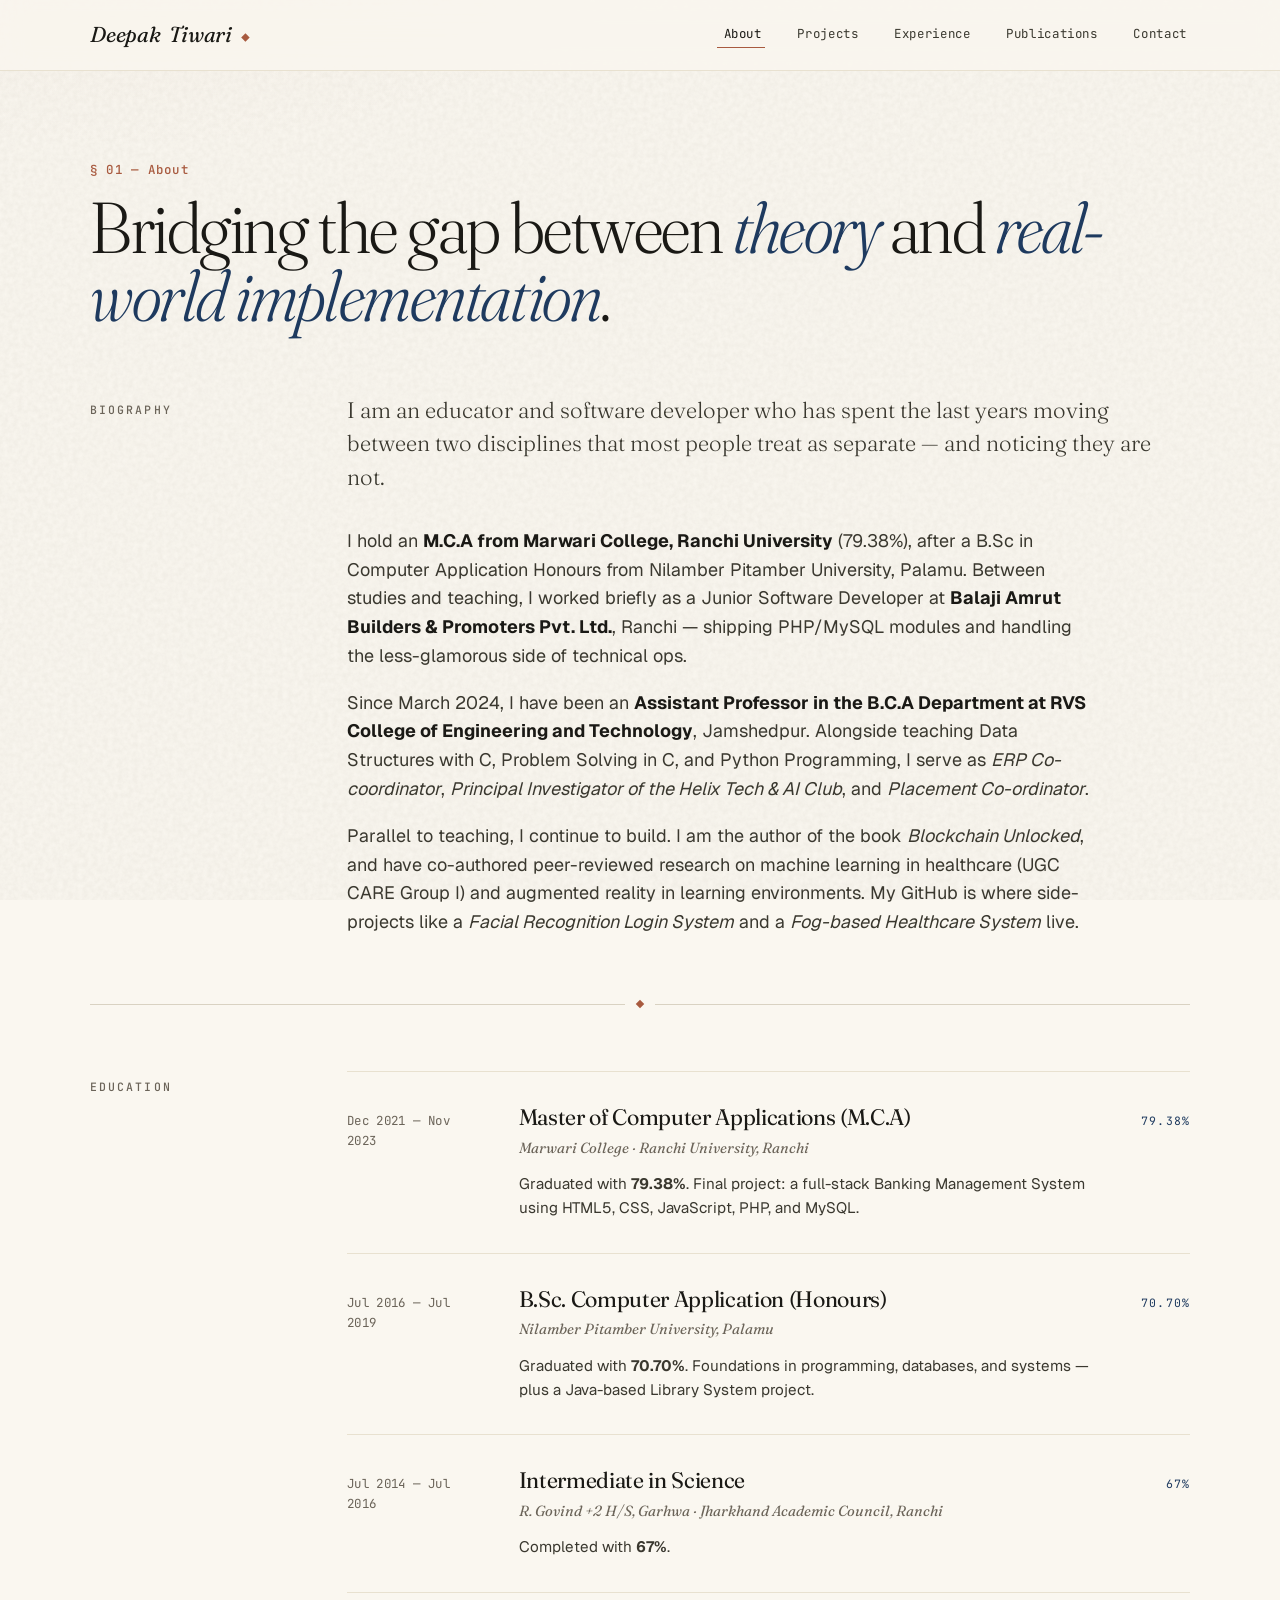
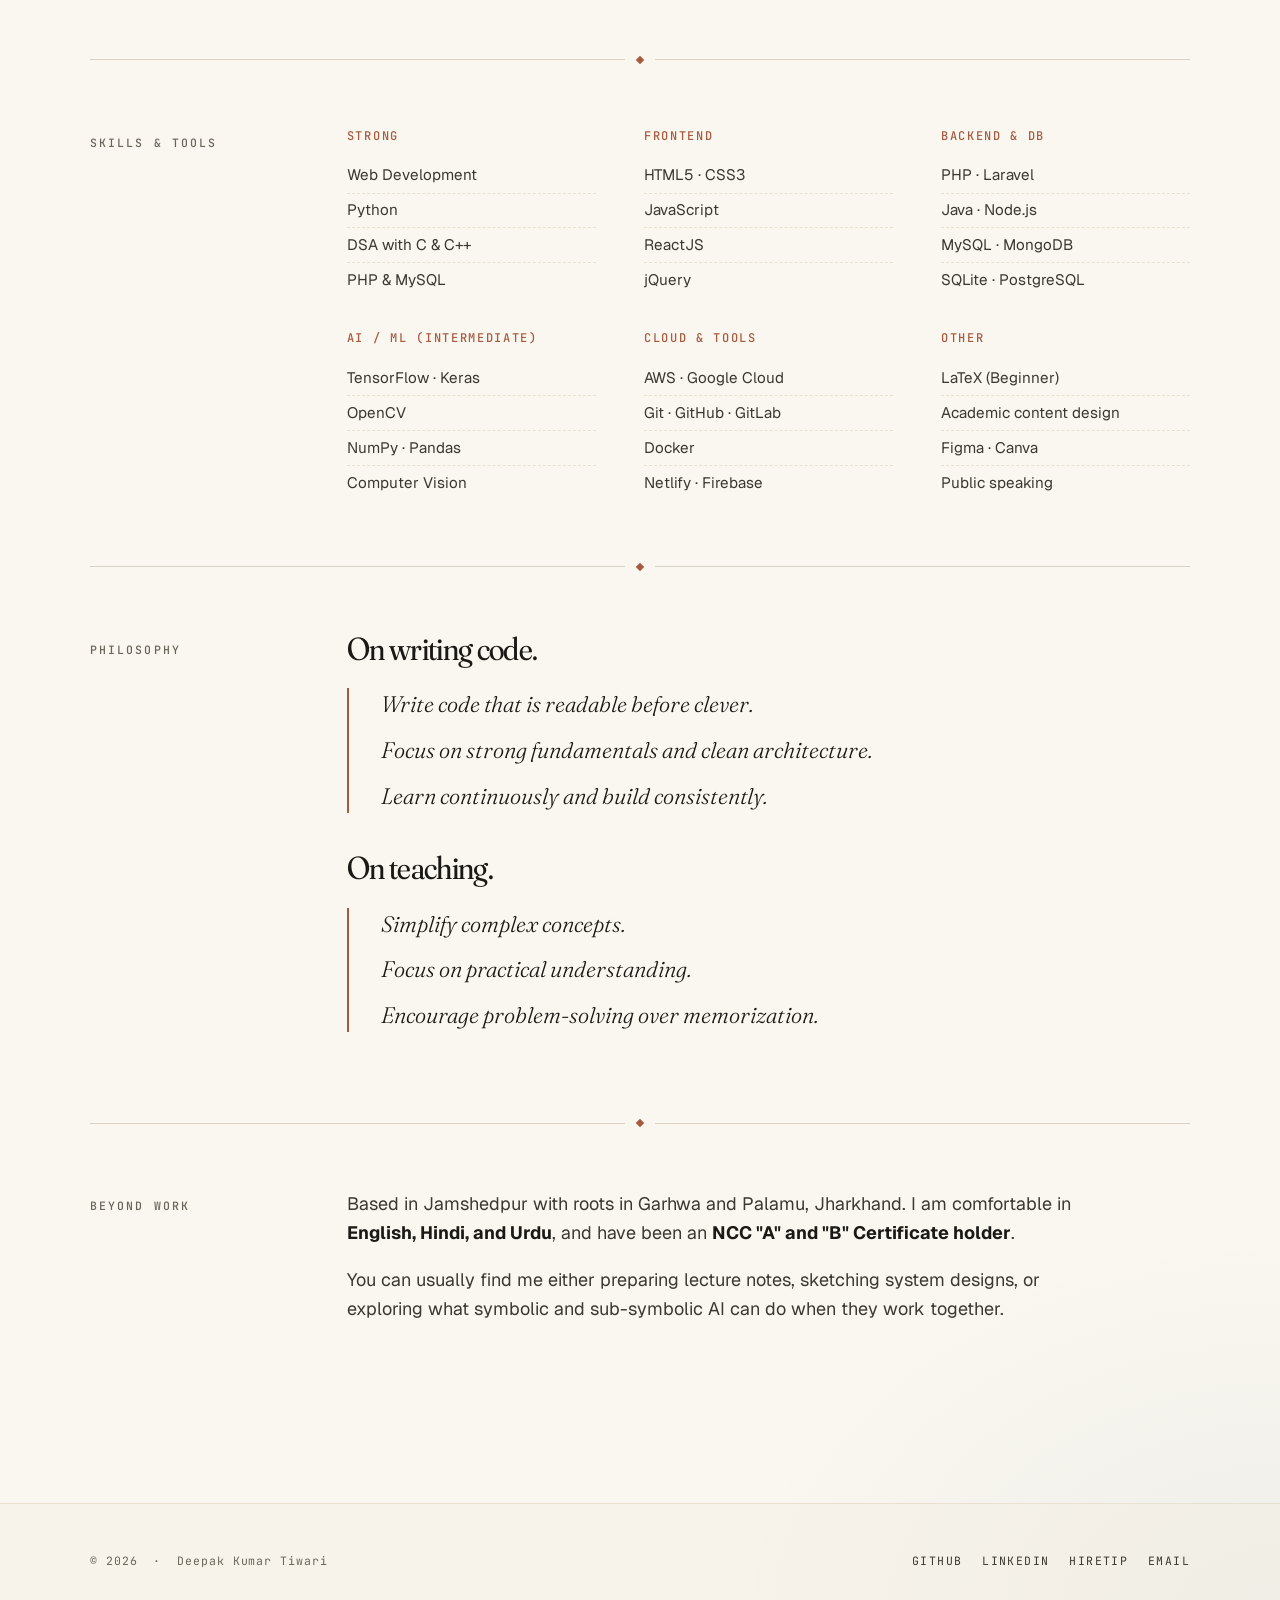
==== about.html @ 0ba72ba0 "Updated Portfolio" ====
<!doctype html>
<html lang="en">
<head>
  <meta charset="utf-8" />
  <meta name="viewport" content="width=device-width, initial-scale=1" />
  <title>About — Deepak Kumar Tiwari</title>
  <meta name="description" content="About Deepak Kumar Tiwari — Assistant Professor, developer, and AI enthusiast from Jamshedpur." />

  <link rel="preconnect" href="https://fonts.googleapis.com" />
  <link rel="preconnect" href="https://fonts.gstatic.com" crossorigin />
  <link href="https://fonts.googleapis.com/css2?family=Fraunces:ital,opsz,wght,SOFT@0,9..144,300..700,30..100;1,9..144,300..700,30..100&family=Geist:wght@300;400;500;600&family=JetBrains+Mono:wght@400;500&display=swap" rel="stylesheet" />
  <link rel="stylesheet" href="styles.css" />
</head>
<body>

  <nav class="nav">
    <div class="container nav-inner">
      <a href="index.html" class="logo">Deepak<span class="italic">&nbsp;Tiwari</span><span class="mark"></span></a>
      <ul class="nav-links">
        <li><a href="about.html" aria-current="page"><span class="num"></span>About</a></li>
        <li><a href="projects.html"><span class="num"></span>Projects</a></li>
        <li><a href="experience.html"><span class="num"></span>Experience</a></li>
        <li><a href="publications.html"><span class="num"></span>Publications</a></li>
        <li><a href="contact.html"><span class="num"></span>Contact</a></li>
      </ul>
    </div>
  </nav>

  <main class="container">
    <section class="page-section">
      <div class="page-header reveal d1">
        <span class="section-num">§ 01 — About</span>
        <h1 class="display">Bridging the gap between <em class="italic">theory</em> and <em class="italic">real-world implementation</em>.</h1>
      </div>

      <div class="two-col reveal d2">
        <div class="col-label">
          <span class="eyebrow">Biography</span>
        </div>
        <div>
          <p style="font-size: var(--step-1); line-height: 1.5; font-family: var(--f-display); font-variation-settings: 'opsz' 36; color: var(--ink-soft); font-weight: 300;">
            I am an educator and software developer who has spent the last years moving between two
            disciplines that most people treat as separate — and noticing they are not.
          </p>
          <p style="margin-top: 2rem;">
            I hold an <strong style="color: var(--ink);">M.C.A from Marwari College, Ranchi University</strong> (79.38%),
            after a B.Sc in Computer Application Honours from Nilamber Pitamber University, Palamu. Between
            studies and teaching, I worked briefly as a Junior Software Developer at <strong style="color: var(--ink);">Balaji Amrut Builders &amp; Promoters Pvt. Ltd.</strong>, Ranchi —
            shipping PHP/MySQL modules and handling the less-glamorous side of technical ops.
          </p>
          <p>
            Since March 2024, I have been an <strong style="color: var(--ink);">Assistant Professor in
            the B.C.A Department at RVS College of Engineering and Technology</strong>, Jamshedpur.
            Alongside teaching Data Structures with C, Problem Solving in C, and Python Programming,
            I serve as <em class="italic">ERP Co-coordinator</em>, <em class="italic">Principal Investigator of
            the Helix Tech &amp; AI Club</em>, and <em class="italic">Placement Co-ordinator</em>.
          </p>
          <p>
            Parallel to teaching, I continue to build. I am the author of the book
            <em class="italic">Blockchain Unlocked</em>, and have co-authored peer-reviewed research
            on machine learning in healthcare (UGC CARE Group I) and augmented reality in
            learning environments. My GitHub is where side-projects like a
            <em class="italic">Facial Recognition Login System</em> and a
            <em class="italic">Fog-based Healthcare System</em> live.
          </p>
        </div>
      </div>

      <div class="divider reveal d3"><span></span></div>

      <!-- Education -->
      <div class="two-col reveal d3">
        <div class="col-label"><span class="eyebrow">Education</span></div>
        <div>
          <article class="entry">
            <div class="entry-date">Dec 2021 — Nov 2023</div>
            <div class="entry-body">
              <h3 class="entry-title">Master of Computer Applications (M.C.A)</h3>
              <div class="entry-sub">Marwari College · Ranchi University, Ranchi</div>
              <p>Graduated with <strong>79.38%</strong>. Final project: a full-stack Banking Management System using HTML5, CSS, JavaScript, PHP, and MySQL.</p>
            </div>
            <span class="entry-link">79.38%</span>
          </article>
          <article class="entry">
            <div class="entry-date">Jul 2016 — Jul 2019</div>
            <div class="entry-body">
              <h3 class="entry-title">B.Sc. Computer Application (Honours)</h3>
              <div class="entry-sub">Nilamber Pitamber University, Palamu</div>
              <p>Graduated with <strong>70.70%</strong>. Foundations in programming, databases, and systems — plus a Java-based Library System project.</p>
            </div>
            <span class="entry-link">70.70%</span>
          </article>
          <article class="entry">
            <div class="entry-date">Jul 2014 — Jul 2016</div>
            <div class="entry-body">
              <h3 class="entry-title">Intermediate in Science</h3>
              <div class="entry-sub">R. Govind +2 H/S, Garhwa · Jharkhand Academic Council, Ranchi</div>
              <p>Completed with <strong>67%</strong>.</p>
            </div>
            <span class="entry-link">67%</span>
          </article>
        </div>
      </div>

      <div class="divider reveal d4"><span></span></div>

      <!-- Skills -->
      <div class="two-col reveal d4">
        <div class="col-label"><span class="eyebrow">Skills &amp; Tools</span></div>
        <div>
          <div class="skills-grid">
            <div class="skill-group">
              <h4>Strong</h4>
              <ul>
                <li>Web Development</li>
                <li>Python</li>
                <li>DSA with C &amp; C++</li>
                <li>PHP &amp; MySQL</li>
              </ul>
            </div>
            <div class="skill-group">
              <h4>Frontend</h4>
              <ul>
                <li>HTML5 · CSS3</li>
                <li>JavaScript</li>
                <li>ReactJS</li>
                <li>jQuery</li>
              </ul>
            </div>
            <div class="skill-group">
              <h4>Backend &amp; DB</h4>
              <ul>
                <li>PHP · Laravel</li>
                <li>Java · Node.js</li>
                <li>MySQL · MongoDB</li>
                <li>SQLite · PostgreSQL</li>
              </ul>
            </div>
            <div class="skill-group">
              <h4>AI / ML (Intermediate)</h4>
              <ul>
                <li>TensorFlow · Keras</li>
                <li>OpenCV</li>
                <li>NumPy · Pandas</li>
                <li>Computer Vision</li>
              </ul>
            </div>
            <div class="skill-group">
              <h4>Cloud &amp; Tools</h4>
              <ul>
                <li>AWS · Google Cloud</li>
                <li>Git · GitHub · GitLab</li>
                <li>Docker</li>
                <li>Netlify · Firebase</li>
              </ul>
            </div>
            <div class="skill-group">
              <h4>Other</h4>
              <ul>
                <li>LaTeX (Beginner)</li>
                <li>Academic content design</li>
                <li>Figma · Canva</li>
                <li>Public speaking</li>
              </ul>
            </div>
          </div>
        </div>
      </div>

      <div class="divider reveal d5"><span></span></div>

      <!-- Philosophy -->
      <div class="two-col reveal d5">
        <div class="col-label"><span class="eyebrow">Philosophy</span></div>
        <div>
          <h3 class="display" style="font-size: var(--step-2); margin-bottom: 1rem;">On writing code.</h3>
          <div class="philosophy">
            <p>Write code that is readable before clever.</p>
            <p>Focus on strong fundamentals and clean architecture.</p>
            <p>Learn continuously and build consistently.</p>
          </div>

          <h3 class="display" style="font-size: var(--step-2); margin: 2.5rem 0 1rem;">On teaching.</h3>
          <div class="philosophy">
            <p>Simplify complex concepts.</p>
            <p>Focus on practical understanding.</p>
            <p>Encourage problem-solving over memorization.</p>
          </div>
        </div>
      </div>

      <div class="divider reveal d6"><span></span></div>

      <!-- Personal -->
      <div class="two-col reveal d6">
        <div class="col-label"><span class="eyebrow">Beyond work</span></div>
        <div>
          <p>
            Based in Jamshedpur with roots in Garhwa and Palamu, Jharkhand. I am comfortable
            in <strong style="color: var(--ink);">English, Hindi, and Urdu</strong>, and have been
            an <strong style="color: var(--ink);">NCC "A" and "B" Certificate holder</strong>.
          </p>
          <p>
            You can usually find me either preparing lecture notes, sketching system designs,
            or exploring what symbolic and sub-symbolic AI can do when they work together.
          </p>
        </div>
      </div>
    </section>
  </main>

  <footer>
    <div class="container footer-inner">
      <p>© 2026 &nbsp;·&nbsp; Deepak Kumar Tiwari</p>
      <ul class="footer-social">
        <li><a href="https://github.com/shreedkt" target="_blank" rel="noopener">GitHub</a></li>
        <li><a href="https://www.linkedin.com/in/shreedkt/" target="_blank" rel="noopener">LinkedIn</a></li>
        <li><a href="https://hiretip.co/p/shreedkt" target="_blank" rel="noopener">Hiretip</a></li>
        <li><a href="mailto:deepakkumartiwari999@gmail.com">Email</a></li>
      </ul>
    </div>
  </footer>

</body>
</html>
---- styles.css ----
/* ---------------------------------------------------------
   Deepak Kumar Tiwari — Portfolio
   Editorial academic design system
   --------------------------------------------------------- */

:root {
  /* Palette — warm cream + deep ink + restrained navy accent */
  --bg:           #faf7f0;
  --bg-alt:       #f3ede0;
  --ink:          #1a1915;
  --ink-soft:     #3a382f;
  --muted:        #6b6459;
  --muted-soft:   #8b8478;
  --accent:       #1e3a5f;   /* deep navy */
  --rust:         #a85a3f;   /* editorial terracotta */
  --border:       #d9d2c2;
  --border-soft:  #e8e1d0;

  /* Type */
  --f-display: 'Fraunces', 'Playfair Display', Georgia, serif;
  --f-body:    'Geist', -apple-system, BlinkMacSystemFont, 'Segoe UI', sans-serif;
  --f-mono:    'JetBrains Mono', 'SF Mono', ui-monospace, monospace;

  /* Scale */
  --step--1: clamp(0.78rem, 0.75rem + 0.15vw, 0.88rem);
  --step-0:  clamp(1rem, 0.95rem + 0.25vw, 1.125rem);
  --step-1:  clamp(1.2rem, 1.1rem + 0.5vw, 1.4rem);
  --step-2:  clamp(1.5rem, 1.3rem + 1vw, 2rem);
  --step-3:  clamp(2rem, 1.6rem + 2vw, 3rem);
  --step-4:  clamp(2.75rem, 2rem + 3.5vw, 4.5rem);
  --step-5:  clamp(3.5rem, 2.3rem + 6vw, 7rem);

  /* Layout */
  --container: 1180px;
  --gutter:    clamp(1.25rem, 4vw, 2.5rem);
}

/* ---------------------------------------------------------
   Reset & base
   --------------------------------------------------------- */
*,*::before,*::after { box-sizing: border-box; margin: 0; padding: 0; }

html { scroll-behavior: smooth; -webkit-text-size-adjust: 100%; }

body {
  font-family: var(--f-body);
  font-size: var(--step-0);
  line-height: 1.6;
  color: var(--ink);
  background: var(--bg);
  /* subtle paper grain */
  background-image:
    radial-gradient(1200px 800px at 10% -10%, rgba(168,90,63,.06), transparent 60%),
    radial-gradient(1000px 700px at 100% 100%, rgba(30,58,95,.05), transparent 55%);
  min-height: 100vh;
  overflow-x: hidden;
  -webkit-font-smoothing: antialiased;
  font-feature-settings: 'ss01', 'cv11';
}

/* Grain overlay */
body::before {
  content: '';
  position: fixed; inset: 0;
  pointer-events: none;
  z-index: 1;
  opacity: .35;
  mix-blend-mode: multiply;
  background-image: url("data:image/svg+xml,%3Csvg viewBox='0 0 200 200' xmlns='http://www.w3.org/2000/svg'%3E%3Cfilter id='n'%3E%3CfeTurbulence type='fractalNoise' baseFrequency='0.9' numOctaves='3' stitchTiles='stitch'/%3E%3CfeColorMatrix values='0 0 0 0 0.1 0 0 0 0 0.08 0 0 0 0 0.05 0 0 0 0.18 0'/%3E%3C/filter%3E%3Crect width='100%25' height='100%25' filter='url(%23n)'/%3E%3C/svg%3E");
}

main, nav, footer { position: relative; z-index: 2; }

a { color: inherit; text-decoration: none; }

::selection { background: var(--accent); color: var(--bg); }

/* ---------------------------------------------------------
   Typography
   --------------------------------------------------------- */
.display {
  font-family: var(--f-display);
  font-weight: 400;
  font-variation-settings: 'opsz' 144, 'SOFT' 50;
  line-height: 0.95;
  letter-spacing: -0.02em;
  color: var(--ink);
}

h1, h2, h3 { font-family: var(--f-display); font-weight: 400; line-height: 1.05; letter-spacing: -0.015em; }
h2 { font-size: var(--step-3); }
h3 { font-size: var(--step-2); font-variation-settings: 'opsz' 72; }

.italic { font-style: italic; font-feature-settings: 'ss01'; }

.eyebrow {
  font-family: var(--f-mono);
  font-size: 0.72rem;
  text-transform: uppercase;
  letter-spacing: 0.18em;
  color: var(--muted);
  font-weight: 500;
}

.section-num {
  font-family: var(--f-mono);
  font-size: 0.78rem;
  letter-spacing: 0.1em;
  color: var(--rust);
  font-weight: 500;
}

p { color: var(--ink-soft); max-width: 62ch; }
p + p { margin-top: 1em; }

/* ---------------------------------------------------------
   Layout helpers
   --------------------------------------------------------- */
.container {
  max-width: var(--container);
  margin-inline: auto;
  padding-inline: var(--gutter);
}

.divider {
  display: flex; align-items: center; gap: 0.75rem;
  color: var(--border);
  margin: 4rem 0;
}
.divider::before, .divider::after {
  content: ''; flex: 1; height: 1px; background: currentColor;
}
.divider span {
  width: 6px; height: 6px; background: var(--rust);
  transform: rotate(45deg);
}

/* ---------------------------------------------------------
   Nav
   --------------------------------------------------------- */
.nav {
  position: sticky; top: 0; z-index: 50;
  backdrop-filter: blur(14px) saturate(140%);
  -webkit-backdrop-filter: blur(14px) saturate(140%);
  background: rgba(250, 247, 240, 0.78);
  border-bottom: 1px solid var(--border-soft);
}

.nav-inner {
  display: flex; align-items: center; justify-content: space-between;
  padding-block: 1.1rem;
}

.logo {
  font-family: var(--f-display);
  font-style: italic;
  font-size: 1.35rem;
  letter-spacing: -0.01em;
  display: inline-flex; align-items: baseline; gap: 0.3rem;
}
.logo .mark {
  display: inline-block; width: 6px; height: 6px;
  background: var(--rust);
  transform: rotate(45deg) translateY(-2px);
  margin-left: 4px;
}

.nav-links {
  display: flex; gap: clamp(0.5rem, 2vw, 2rem);
  list-style: none;
  font-family: var(--f-mono);
  font-size: 0.78rem;
  letter-spacing: 0.05em;
}
.nav-links a {
  position: relative;
  padding: 0.4rem 0.2rem;
  color: var(--ink-soft);
  transition: color .25s ease;
}
.nav-links a::after {
  content: '';
  position: absolute; left: 0; bottom: 0.1rem; height: 1px;
  width: 0; background: var(--rust);
  transition: width .35s cubic-bezier(.6,0,.2,1);
}
.nav-links a:hover { color: var(--ink); }
.nav-links a:hover::after, .nav-links a[aria-current="page"]::after { width: 100%; }
.nav-links a[aria-current="page"] { color: var(--ink); }
.nav-links .num {
  color: var(--muted-soft);
  margin-right: 0.35em;
  font-size: 0.68rem;
}

@media (max-width: 560px) {
  .nav-links .num { display: none; }
  .nav-links { gap: 0.9rem; }
}

/* ---------------------------------------------------------
   Hero
   --------------------------------------------------------- */
.hero {
  padding-top: clamp(3rem, 8vh, 6rem);
  padding-bottom: clamp(3rem, 8vh, 6rem);
  display: grid;
  grid-template-columns: 1fr;
  gap: 3rem;
}

.hero-name {
  font-family: var(--f-display);
  font-size: var(--step-5);
  line-height: 0.88;
  letter-spacing: -0.035em;
  font-weight: 300;
  font-variation-settings: 'opsz' 144, 'SOFT' 30;
}
.hero-name .line2 {
  display: block; font-style: italic; color: var(--accent);
  padding-left: clamp(1.5rem, 8vw, 6rem);
}

.hero-meta {
  display: grid;
  grid-template-columns: repeat(auto-fit, minmax(180px, 1fr));
  gap: 1.5rem 2rem;
  padding-top: 2rem;
  border-top: 1px solid var(--border);
  margin-top: 2rem;
}
.meta-item .label {
  display: block;
  font-family: var(--f-mono);
  font-size: 0.7rem;
  text-transform: uppercase;
  letter-spacing: 0.16em;
  color: var(--muted);
  margin-bottom: 0.5rem;
}
.meta-item .value { font-size: 0.95rem; color: var(--ink); line-height: 1.4; }

.hero-lede {
  max-width: 56ch;
  font-size: var(--step-1);
  line-height: 1.5;
  color: var(--ink-soft);
  font-family: var(--f-display);
  font-weight: 300;
  font-variation-settings: 'opsz' 36;
}

/* ---------------------------------------------------------
   Section blocks
   --------------------------------------------------------- */
section.page-section {
  padding-block: clamp(3rem, 7vw, 6rem);
}
.page-header {
  display: grid;
  grid-template-columns: 1fr;
  gap: 0.8rem;
  margin-bottom: clamp(2rem, 5vw, 4rem);
}
.page-header h1 {
  font-size: var(--step-4);
  font-weight: 300;
  font-variation-settings: 'opsz' 144, 'SOFT' 40;
}
.page-header h1 em { color: var(--accent); font-feature-settings: 'ss01'; }

/* Two-column layout for content pages */
.two-col {
  display: grid;
  grid-template-columns: minmax(0, 1fr);
  gap: clamp(2rem, 5vw, 5rem);
}
@media (min-width: 840px) {
  .two-col { grid-template-columns: 180px minmax(0, 1fr); gap: clamp(2rem, 6vw, 6rem); }
}
.col-label { position: sticky; top: 6rem; align-self: start; }

/* ---------------------------------------------------------
   Entries (projects / experience / education)
   --------------------------------------------------------- */
.entry {
  display: grid;
  grid-template-columns: 1fr;
  gap: 0.5rem 2rem;
  padding-block: 2rem;
  border-top: 1px solid var(--border-soft);
  position: relative;
  transition: background .4s ease;
}
.entry:last-child { border-bottom: 1px solid var(--border-soft); }

@media (min-width: 720px) {
  .entry { grid-template-columns: 140px 1fr auto; align-items: baseline; }
}

.entry:hover { background: rgba(234, 225, 208, 0.35); }
.entry:hover .entry-title::after { transform: translateX(4px); }

.entry-date {
  font-family: var(--f-mono);
  font-size: 0.78rem;
  color: var(--muted);
  letter-spacing: 0.03em;
  padding-top: 0.25rem;
}
.entry-body h3 {
  font-size: 1.4rem;
  line-height: 1.2;
  margin-bottom: 0.35rem;
  font-variation-settings: 'opsz' 60;
}
.entry-title {
  display: inline-flex; align-items: center; gap: 0.4em;
}
.entry-title::after {
  content: '→';
  font-family: var(--f-body);
  color: var(--rust);
  opacity: 0; transform: translateX(-4px);
  transition: all .35s cubic-bezier(.6,0,.2,1);
  font-size: 0.85em;
}
.entry:hover .entry-title::after { opacity: 1; transform: translateX(0); }

.entry-sub {
  color: var(--muted);
  font-size: 0.92rem;
  font-style: italic;
  font-family: var(--f-display);
  font-variation-settings: 'opsz' 24;
}
.entry-body p { margin-top: 0.75rem; font-size: 0.95rem; }

.entry-tags {
  display: flex; flex-wrap: wrap; gap: 0.4rem;
  margin-top: 0.9rem;
  font-family: var(--f-mono);
  font-size: 0.68rem;
}
.entry-tags span {
  padding: 0.2rem 0.55rem;
  border: 1px solid var(--border);
  border-radius: 999px;
  color: var(--ink-soft);
  letter-spacing: 0.04em;
}

.entry-link {
  font-family: var(--f-mono);
  font-size: 0.72rem;
  letter-spacing: 0.1em;
  text-transform: uppercase;
  color: var(--accent);
  white-space: nowrap;
  padding-top: 0.35rem;
}

/* ---------------------------------------------------------
   Skills grid
   --------------------------------------------------------- */
.skills-grid {
  display: grid;
  grid-template-columns: repeat(auto-fit, minmax(200px, 1fr));
  gap: 2rem 3rem;
}
.skill-group h4 {
  font-family: var(--f-mono);
  font-size: 0.75rem;
  text-transform: uppercase;
  letter-spacing: 0.14em;
  color: var(--rust);
  margin-bottom: 0.8rem;
  font-weight: 500;
}
.skill-group ul { list-style: none; }
.skill-group li {
  padding: 0.3rem 0;
  color: var(--ink-soft);
  font-size: 0.95rem;
  border-bottom: 1px dashed var(--border-soft);
}
.skill-group li:last-child { border-bottom: none; }

/* ---------------------------------------------------------
   Contact / CTA
   --------------------------------------------------------- */
.cta-row {
  display: flex; flex-wrap: wrap; gap: 1rem 1.5rem;
  align-items: center;
  margin-top: 2rem;
}
.btn {
  display: inline-flex; align-items: center; gap: 0.5rem;
  padding: 0.85rem 1.4rem;
  font-family: var(--f-mono);
  font-size: 0.78rem;
  letter-spacing: 0.12em;
  text-transform: uppercase;
  border: 1px solid var(--ink);
  color: var(--ink);
  background: transparent;
  transition: all .3s cubic-bezier(.6,0,.2,1);
  position: relative;
  overflow: hidden;
}
.btn::before {
  content: '';
  position: absolute; inset: 0;
  background: var(--ink);
  transform: translateY(100%);
  transition: transform .35s cubic-bezier(.6,0,.2,1);
  z-index: -1;
}
.btn:hover { color: var(--bg); }
.btn:hover::before { transform: translateY(0); }
.btn.primary { background: var(--ink); color: var(--bg); }
.btn.primary::before { background: var(--accent); }
.btn.primary:hover { color: var(--bg); border-color: var(--accent); }

.btn-quiet {
  font-family: var(--f-mono);
  font-size: 0.78rem;
  letter-spacing: 0.1em;
  color: var(--ink-soft);
  border-bottom: 1px solid var(--border);
  padding: 0.25rem 0;
  transition: all .3s ease;
}
.btn-quiet:hover { color: var(--rust); border-bottom-color: var(--rust); }

/* ---------------------------------------------------------
   Contact list
   --------------------------------------------------------- */
.contact-list {
  list-style: none;
  display: grid;
  gap: 0;
  margin-top: 2rem;
}
.contact-list li {
  display: grid;
  grid-template-columns: 120px 1fr auto;
  align-items: baseline;
  gap: 1.5rem;
  padding: 1.2rem 0;
  border-top: 1px solid var(--border-soft);
  font-family: var(--f-body);
}
.contact-list li:last-child { border-bottom: 1px solid var(--border-soft); }
.contact-list .lbl {
  font-family: var(--f-mono);
  font-size: 0.7rem;
  text-transform: uppercase;
  letter-spacing: 0.14em;
  color: var(--muted);
}
.contact-list .val {
  font-family: var(--f-display);
  font-size: 1.2rem;
  font-variation-settings: 'opsz' 24;
  color: var(--ink);
}
.contact-list .val a { position: relative; }
.contact-list .val a:hover { color: var(--rust); font-style: italic; }
.contact-list .go {
  font-family: var(--f-mono);
  font-size: 0.72rem;
  color: var(--muted-soft);
  letter-spacing: 0.1em;
}
@media (max-width: 640px) {
  .contact-list li { grid-template-columns: 1fr; gap: 0.3rem; }
  .contact-list .go { display: none; }
}

/* ---------------------------------------------------------
   Home page feature cards
   --------------------------------------------------------- */
.feature-grid {
  display: grid;
  grid-template-columns: repeat(auto-fit, minmax(240px, 1fr));
  gap: 1.25rem;
  margin-top: 2.5rem;
}
.feature-card {
  padding: 1.75rem 1.5rem;
  border: 1px solid var(--border-soft);
  background: rgba(243, 237, 224, 0.4);
  transition: all .35s cubic-bezier(.6,0,.2,1);
  display: flex; flex-direction: column; gap: 0.75rem;
  min-height: 180px;
  position: relative;
  overflow: hidden;
}
.feature-card::after {
  content: '';
  position: absolute; top: 0; left: 0;
  width: 100%; height: 2px;
  background: var(--rust);
  transform: scaleX(0); transform-origin: left;
  transition: transform .4s cubic-bezier(.6,0,.2,1);
}
.feature-card:hover {
  border-color: var(--border);
  background: rgba(243, 237, 224, 0.8);
  transform: translateY(-2px);
}
.feature-card:hover::after { transform: scaleX(1); }
.feature-card .num {
  font-family: var(--f-mono);
  font-size: 0.72rem;
  color: var(--rust);
  letter-spacing: 0.1em;
}
.feature-card h3 {
  font-size: 1.4rem;
  line-height: 1.15;
  font-variation-settings: 'opsz' 48;
}
.feature-card p {
  font-size: 0.88rem;
  color: var(--muted);
  margin-top: auto;
}

/* ---------------------------------------------------------
   Footer
   --------------------------------------------------------- */
footer {
  margin-top: clamp(4rem, 10vh, 8rem);
  padding-block: 3rem;
  border-top: 1px solid var(--border-soft);
  background: rgba(243, 237, 224, 0.4);
}
.footer-inner {
  display: flex;
  flex-wrap: wrap;
  justify-content: space-between;
  align-items: center;
  gap: 1.5rem;
}
.footer-inner p {
  font-family: var(--f-mono);
  font-size: 0.72rem;
  letter-spacing: 0.08em;
  color: var(--muted);
}
.footer-social {
  display: flex; gap: 1.25rem;
  list-style: none;
  font-family: var(--f-mono);
  font-size: 0.72rem;
  text-transform: uppercase;
  letter-spacing: 0.12em;
}
.footer-social a { color: var(--ink-soft); transition: color .25s ease; }
.footer-social a:hover { color: var(--rust); }

/* ---------------------------------------------------------
   Entrance animations (page-load staggered reveal)
   --------------------------------------------------------- */
@keyframes rise {
  from { opacity: 0; transform: translateY(14px); }
  to   { opacity: 1; transform: translateY(0); }
}
.reveal { opacity: 0; animation: rise .8s cubic-bezier(.2,.8,.2,1) forwards; }
.reveal.d1 { animation-delay: 0.05s; }
.reveal.d2 { animation-delay: 0.15s; }
.reveal.d3 { animation-delay: 0.3s; }
.reveal.d4 { animation-delay: 0.45s; }
.reveal.d5 { animation-delay: 0.6s; }
.reveal.d6 { animation-delay: 0.75s; }

@media (prefers-reduced-motion: reduce) {
  .reveal { opacity: 1; animation: none; }
  html { scroll-behavior: auto; }
}

/* ---------------------------------------------------------
   Publications
   --------------------------------------------------------- */
.pub {
  padding: clamp(1.5rem, 3vw, 2.25rem);
  border: 1px solid var(--border-soft);
  background: rgba(243, 237, 224, 0.4);
  margin-bottom: 1.25rem;
  transition: all .35s ease;
  position: relative;
}
.pub:hover {
  border-color: var(--border);
  background: rgba(243, 237, 224, 0.75);
}
.pub-type {
  display: inline-block;
  font-family: var(--f-mono);
  font-size: 0.68rem;
  letter-spacing: 0.16em;
  text-transform: uppercase;
  color: var(--bg);
  background: var(--accent);
  padding: 0.25rem 0.65rem;
  margin-bottom: 1rem;
}
.pub-type.book    { background: var(--rust); }
.pub-type.paper   { background: var(--accent); }
.pub-type.chapter { background: var(--ink); }

.pub-title {
  font-family: var(--f-display);
  font-size: clamp(1.25rem, 2vw, 1.6rem);
  line-height: 1.2;
  font-variation-settings: 'opsz' 60;
  color: var(--ink);
  margin-bottom: 0.75rem;
  font-weight: 400;
}
.pub-authors {
  font-size: 0.92rem;
  color: var(--ink-soft);
  margin-bottom: 0.5rem;
  line-height: 1.5;
}
.pub-authors .me { color: var(--rust); font-weight: 500; font-style: italic; }
.pub-venue {
  font-family: var(--f-display);
  font-style: italic;
  color: var(--muted);
  font-size: 0.92rem;
  font-variation-settings: 'opsz' 24;
  margin-bottom: 1rem;
}
.pub-badges {
  display: flex; flex-wrap: wrap; gap: 0.5rem;
  margin-bottom: 1rem;
}
.pub-badge {
  font-family: var(--f-mono);
  font-size: 0.66rem;
  letter-spacing: 0.1em;
  text-transform: uppercase;
  padding: 0.25rem 0.55rem;
  border: 1px solid var(--border);
  color: var(--ink-soft);
  background: var(--bg);
}
.pub-badge.strong { border-color: var(--accent); color: var(--accent); }
.pub-links {
  display: flex; gap: 1.25rem; flex-wrap: wrap;
  padding-top: 1rem;
  border-top: 1px solid var(--border-soft);
  font-family: var(--f-mono);
  font-size: 0.75rem;
  letter-spacing: 0.08em;
}
.pub-links a {
  color: var(--accent);
  border-bottom: 1px solid transparent;
  transition: all .25s ease;
}
.pub-links a:hover { border-bottom-color: currentColor; color: var(--rust); }

/* ---------------------------------------------------------
   Resume download CTA
   --------------------------------------------------------- */
.resume-block {
  display: grid;
  grid-template-columns: 1fr;
  gap: 2rem;
  padding: clamp(2rem, 4vw, 3rem);
  border: 1px solid var(--border);
  background: linear-gradient(135deg, rgba(243, 237, 224, 0.7), rgba(250, 247, 240, 0.9));
  position: relative;
  overflow: hidden;
}
@media (min-width: 720px) {
  .resume-block { grid-template-columns: 1fr auto; align-items: center; }
}
.resume-block::before {
  content: '';
  position: absolute;
  top: -20px; right: -20px;
  width: 140px; height: 140px;
  background: radial-gradient(circle, rgba(168, 90, 63, 0.15), transparent 70%);
  pointer-events: none;
}
.resume-block h3 {
  font-size: clamp(1.5rem, 3vw, 2rem);
  line-height: 1.1;
  margin-bottom: 0.5rem;
  font-variation-settings: 'opsz' 72;
}
.resume-block .meta {
  font-family: var(--f-mono);
  font-size: 0.72rem;
  letter-spacing: 0.1em;
  color: var(--muted);
  text-transform: uppercase;
  margin-bottom: 0.75rem;
}
.resume-block .actions {
  display: flex; gap: 0.75rem; flex-wrap: wrap;
}

/* ---------------------------------------------------------
   Reference card
   --------------------------------------------------------- */
.ref-card {
  padding: 1.5rem;
  border: 1px dashed var(--border);
  background: rgba(243, 237, 224, 0.3);
  font-size: 0.92rem;
}
.ref-card .ref-name {
  font-family: var(--f-display);
  font-size: 1.15rem;
  font-variation-settings: 'opsz' 24;
  color: var(--ink);
  display: block;
  margin-bottom: 0.35rem;
}
.ref-card .ref-role {
  font-family: var(--f-mono);
  font-size: 0.72rem;
  letter-spacing: 0.1em;
  text-transform: uppercase;
  color: var(--muted);
  margin-bottom: 0.75rem;
}
.ref-card .ref-contact { color: var(--ink-soft); }
.ref-card .ref-contact a { color: var(--accent); }

/* ---------------------------------------------------------
   Philosophy blockquote
   --------------------------------------------------------- */
.philosophy {
  padding-left: clamp(1rem, 3vw, 2rem);
  border-left: 2px solid var(--rust);
  margin: 1.5rem 0;
}
.philosophy p {
  font-family: var(--f-display);
  font-size: var(--step-1);
  font-style: italic;
  font-variation-settings: 'opsz' 36;
  color: var(--ink);
  line-height: 1.5;
  font-weight: 300;
  max-width: 54ch;
}
.philosophy p + p { margin-top: 0.75rem; }

/* ---------------------------------------------------------
   5-item nav overflow fix on small screens
   --------------------------------------------------------- */
@media (max-width: 640px) {
  .nav-links { font-size: 0.72rem; gap: 0.75rem; }
}
@media (max-width: 480px) {
  .nav-links { font-size: 0.68rem; gap: 0.55rem; }
}
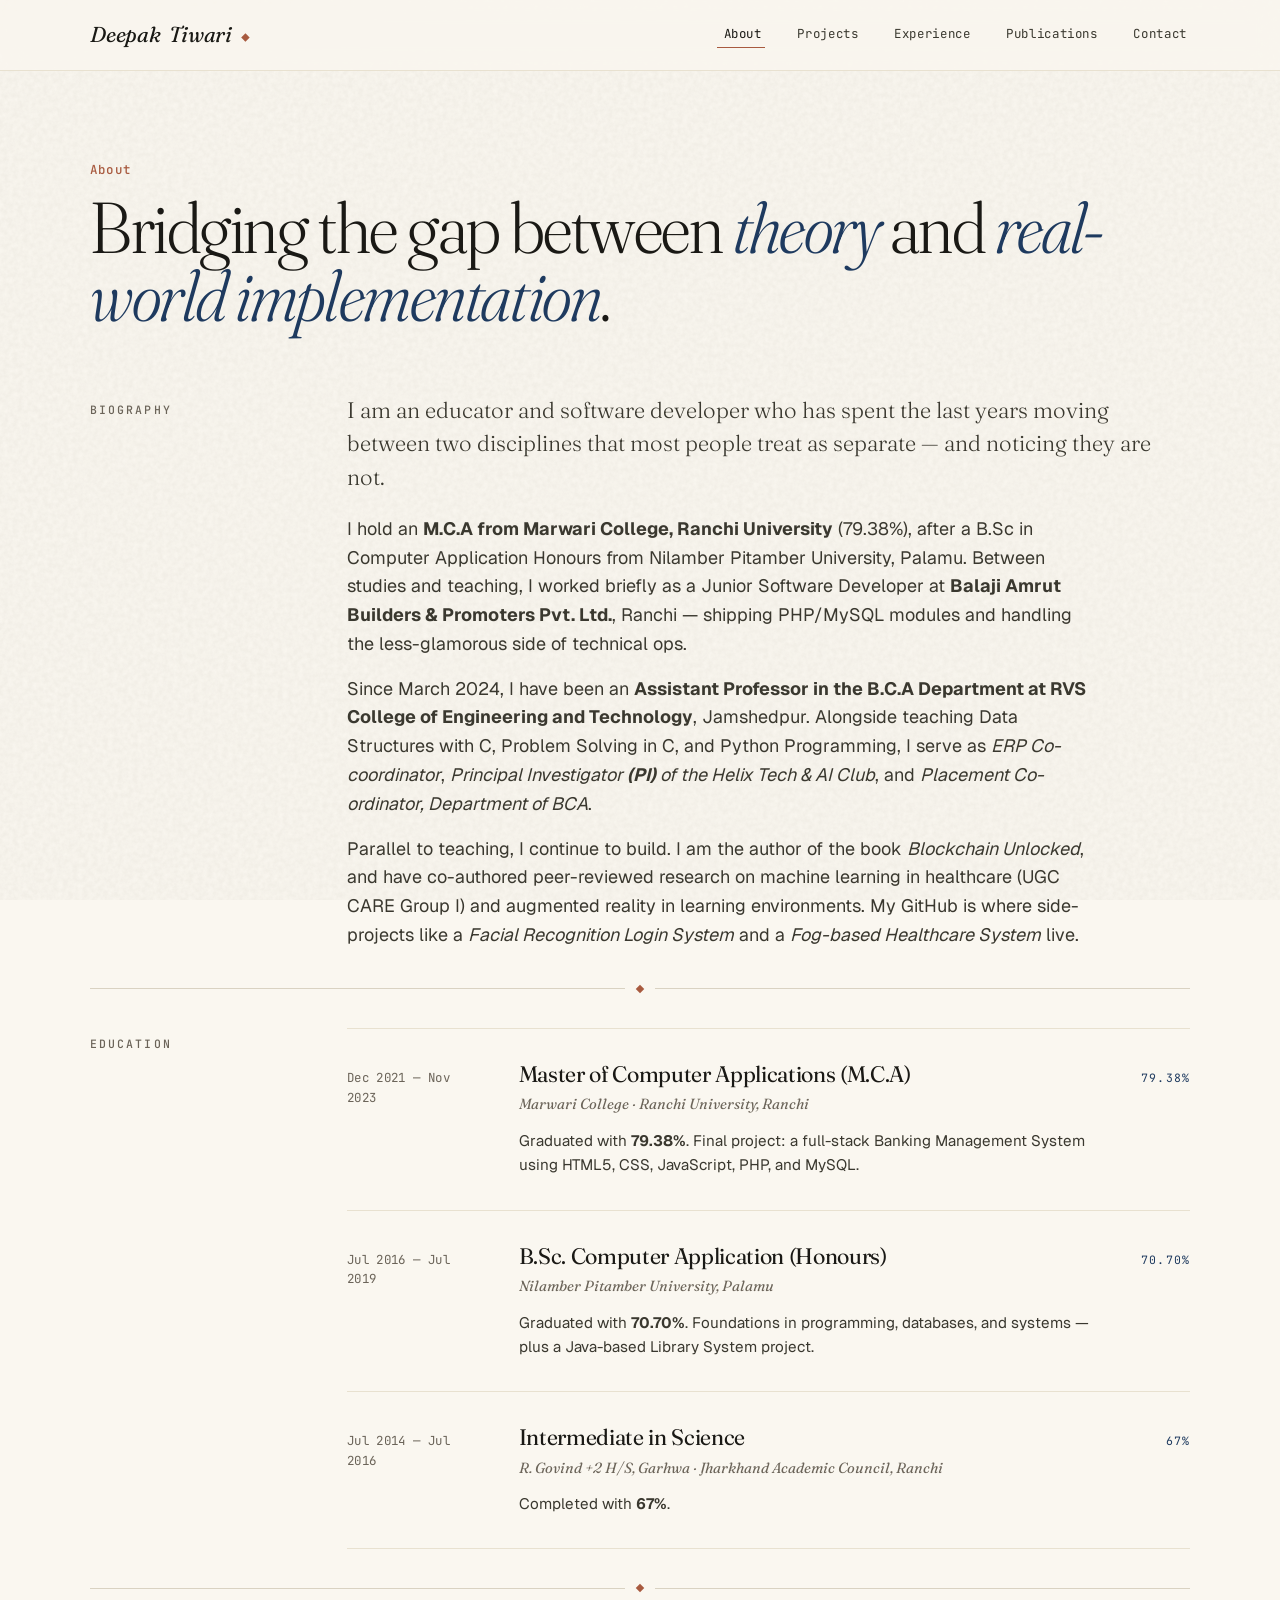
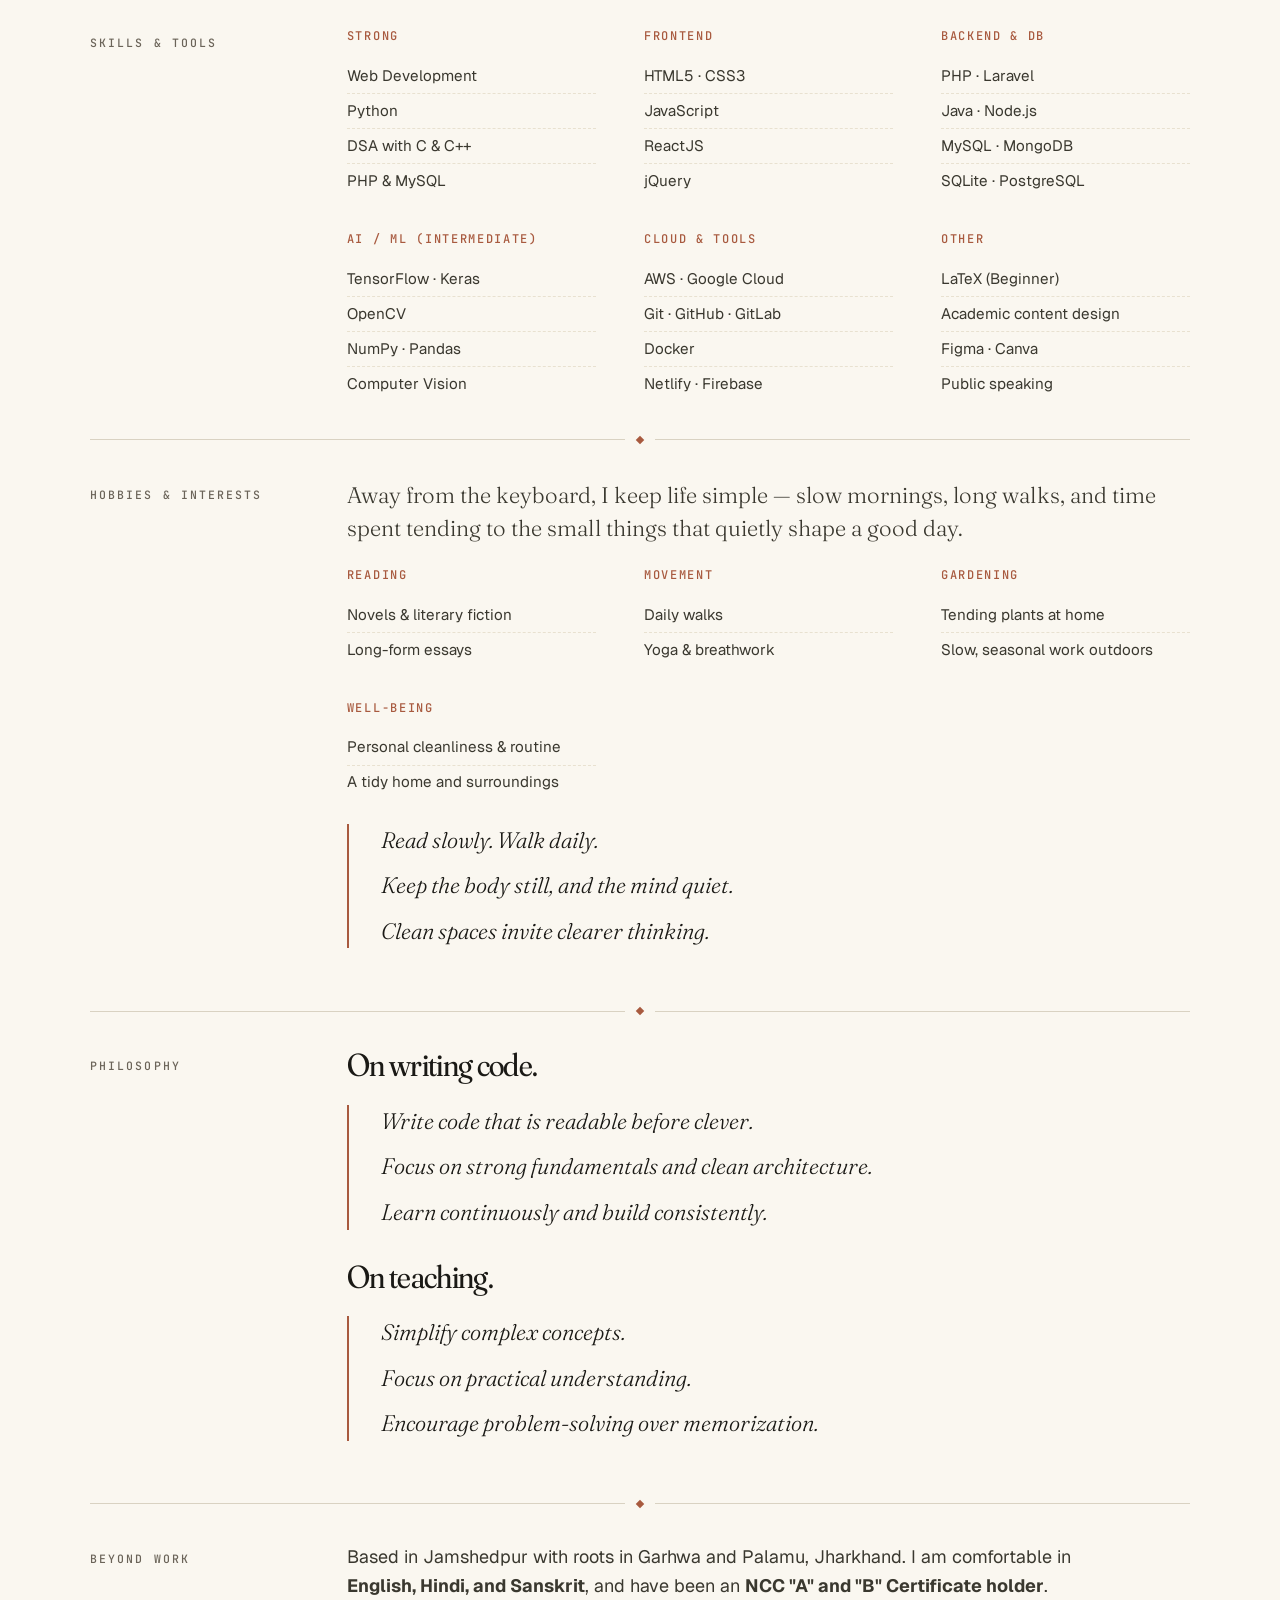
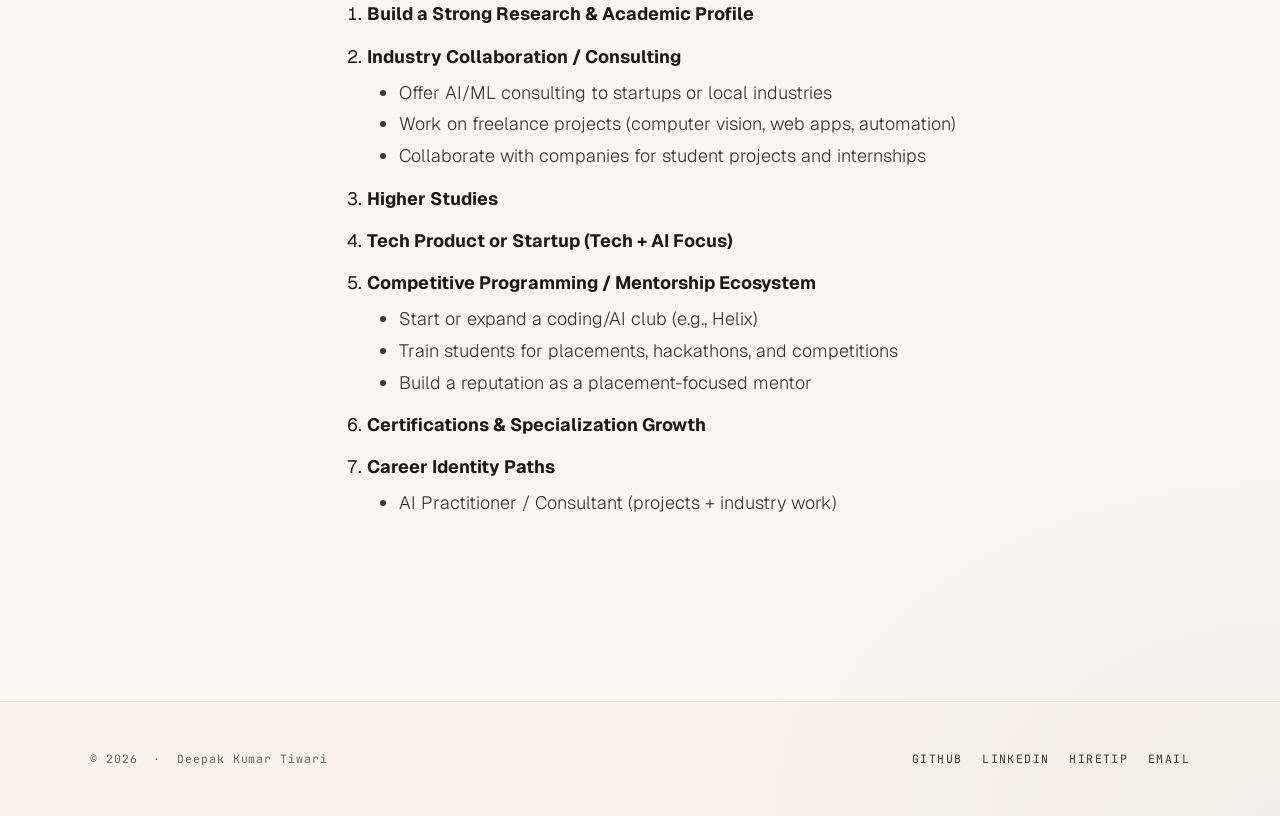
==== commit bf9b3001: "Mobile responsive image and padding issue some how resolve 1.0" ====
--- a/about.html
+++ b/about.html
@@ -10,6 +10,62 @@
   <link rel="preconnect" href="https://fonts.gstatic.com" crossorigin />
   <link href="https://fonts.googleapis.com/css2?family=Fraunces:ital,opsz,wght,SOFT@0,9..144,300..700,30..100;1,9..144,300..700,30..100&family=Geist:wght@300;400;500;600&family=JetBrains+Mono:wght@400;500&display=swap" rel="stylesheet" />
   <link rel="stylesheet" href="styles.css" />
+
+  <style>
+    /* --- About page: local formatting refinements --- */
+
+    /* Tighten the lead paragraph; stop it from inheriting oversized display font */
+    .about-lead {
+      font-size: var(--step-1);
+      line-height: 1.5;
+      font-family: var(--f-display);
+      font-variation-settings: 'opsz' 36;
+      color: var(--ink-soft);
+      font-weight: 300;
+      margin: 0 0 1.25rem;
+    }
+
+    /* Consistent, compact paragraph rhythm inside the right column */
+    .two-col > div > p + p { margin-top: 1rem; }
+
+    /* Section heading used inside the Philosophy block */
+    .sub-head {
+      font-size: var(--step-2);
+      margin: 0 0 0.75rem;
+    }
+    .sub-head + .philosophy + .sub-head { margin-top: 2rem; }
+
+    /* Hobbies grid — pull it a bit closer to the lead line */
+    .hobbies-grid { margin-top: 1.25rem; }
+    .philosophy.tight { margin-top: 1.5rem; }
+
+    /* --- Goals list (Beyond work) --- */
+    .goals-list {
+      margin: 0;
+      padding-left: 1.25rem;   /* hanging indent for the numbers */
+      counter-reset: goal;
+    }
+    .goals-list > li {
+      margin-bottom: 0.9rem;
+      line-height: 1.55;
+    }
+    .goals-list > li:last-child { margin-bottom: 0; }
+
+    /* Nested descriptions (points 2, 5, 7) — proper tab indent */
+    .goals-list ul {
+      list-style: disc;
+      margin: 0.5rem 0 0 0;
+      padding-left: 2rem;      /* the "tab space" under the parent */
+    }
+    .goals-list ul > li {
+      margin-bottom: 0.25rem;
+      color: var(--ink-soft);
+      font-weight: 300;
+    }
+
+    /* Slightly tighter divider around this page */
+    .page-section .divider { margin: 2.25rem 0; }
+  </style>
 </head>
 <body>
 
@@ -29,31 +85,34 @@
   <main class="container">
     <section class="page-section">
       <div class="page-header reveal d1">
-        <span class="section-num">§ 01 — About</span>
+        <span class="section-num">About</span>
         <h1 class="display">Bridging the gap between <em class="italic">theory</em> and <em class="italic">real-world implementation</em>.</h1>
       </div>
 
+      <!-- Biography -->
       <div class="two-col reveal d2">
         <div class="col-label">
           <span class="eyebrow">Biography</span>
         </div>
         <div>
-          <p style="font-size: var(--step-1); line-height: 1.5; font-family: var(--f-display); font-variation-settings: 'opsz' 36; color: var(--ink-soft); font-weight: 300;">
+          <p class="about-lead">
             I am an educator and software developer who has spent the last years moving between two
             disciplines that most people treat as separate — and noticing they are not.
           </p>
-          <p style="margin-top: 2rem;">
-            I hold an <strong style="color: var(--ink);">M.C.A from Marwari College, Ranchi University</strong> (79.38%),
+          <p>
+            I hold an <strong>M.C.A from Marwari College, Ranchi University</strong> (79.38%),
             after a B.Sc in Computer Application Honours from Nilamber Pitamber University, Palamu. Between
-            studies and teaching, I worked briefly as a Junior Software Developer at <strong style="color: var(--ink);">Balaji Amrut Builders &amp; Promoters Pvt. Ltd.</strong>, Ranchi —
+            studies and teaching, I worked briefly as a Junior Software Developer at
+            <strong>Balaji Amrut Builders &amp; Promoters Pvt. Ltd.</strong>, Ranchi —
             shipping PHP/MySQL modules and handling the less-glamorous side of technical ops.
           </p>
           <p>
-            Since March 2024, I have been an <strong style="color: var(--ink);">Assistant Professor in
+            Since March 2024, I have been an <strong>Assistant Professor in
             the B.C.A Department at RVS College of Engineering and Technology</strong>, Jamshedpur.
             Alongside teaching Data Structures with C, Problem Solving in C, and Python Programming,
-            I serve as <em class="italic">ERP Co-coordinator</em>, <em class="italic">Principal Investigator of
-            the Helix Tech &amp; AI Club</em>, and <em class="italic">Placement Co-ordinator</em>.
+            I serve as <em class="italic">ERP Co-coordinator</em>, <em class="italic">Principal Investigator
+            <strong>(PI)</strong> of the Helix Tech &amp; AI Club</em>, and
+            <em class="italic">Placement Co-ordinator, Department of BCA</em>.
           </p>
           <p>
             Parallel to teaching, I continue to build. I am the author of the book
@@ -169,18 +228,68 @@
 
       <div class="divider reveal d5"><span></span></div>
 
+      <!-- Hobbies & Interests -->
+      <div class="two-col reveal d5">
+        <div class="col-label"><span class="eyebrow">Hobbies &amp; Interests</span></div>
+        <div>
+          <p class="about-lead">
+            Away from the keyboard, I keep life simple — slow mornings, long walks, and time spent
+            tending to the small things that quietly shape a good day.
+          </p>
+
+          <div class="skills-grid hobbies-grid">
+            <div class="skill-group">
+              <h4>Reading</h4>
+              <ul>
+                <li>Novels &amp; literary fiction</li>
+                <li>Long-form essays</li>
+              </ul>
+            </div>
+            <div class="skill-group">
+              <h4>Movement</h4>
+              <ul>
+                <li>Daily walks</li>
+                <li>Yoga &amp; breathwork</li>
+              </ul>
+            </div>
+            <div class="skill-group">
+              <h4>Gardening</h4>
+              <ul>
+                <li>Tending plants at home</li>
+                <li>Slow, seasonal work outdoors</li>
+              </ul>
+            </div>
+            <div class="skill-group">
+              <h4>Well-being</h4>
+              <ul>
+                <li>Personal cleanliness &amp; routine</li>
+                <li>A tidy home and surroundings</li>
+              </ul>
+            </div>
+          </div>
+
+          <div class="philosophy tight">
+            <p>Read slowly. Walk daily.</p>
+            <p>Keep the body still, and the mind quiet.</p>
+            <p>Clean spaces invite clearer thinking.</p>
+          </div>
+        </div>
+      </div>
+
+      <div class="divider reveal d5"><span></span></div>
+
       <!-- Philosophy -->
       <div class="two-col reveal d5">
         <div class="col-label"><span class="eyebrow">Philosophy</span></div>
         <div>
-          <h3 class="display" style="font-size: var(--step-2); margin-bottom: 1rem;">On writing code.</h3>
+          <h3 class="display sub-head">On writing code.</h3>
           <div class="philosophy">
             <p>Write code that is readable before clever.</p>
             <p>Focus on strong fundamentals and clean architecture.</p>
             <p>Learn continuously and build consistently.</p>
           </div>
 
-          <h3 class="display" style="font-size: var(--step-2); margin: 2.5rem 0 1rem;">On teaching.</h3>
+          <h3 class="display sub-head" style="margin-top: 2rem;">On teaching.</h3>
           <div class="philosophy">
             <p>Simplify complex concepts.</p>
             <p>Focus on practical understanding.</p>
@@ -191,19 +300,50 @@
 
       <div class="divider reveal d6"><span></span></div>
 
-      <!-- Personal -->
+      <!-- Beyond work -->
       <div class="two-col reveal d6">
         <div class="col-label"><span class="eyebrow">Beyond work</span></div>
         <div>
           <p>
             Based in Jamshedpur with roots in Garhwa and Palamu, Jharkhand. I am comfortable
-            in <strong style="color: var(--ink);">English, Hindi, and Urdu</strong>, and have been
-            an <strong style="color: var(--ink);">NCC "A" and "B" Certificate holder</strong>.
-          </p>
-          <p>
-            You can usually find me either preparing lecture notes, sketching system designs,
-            or exploring what symbolic and sub-symbolic AI can do when they work together.
-          </p>
+            in <strong>English, Hindi, and Sanskrit</strong>, and have been
+            an <strong>NCC "A" and "B" Certificate holder</strong>.
+          </p>
+
+          <ol class="goals-list">
+            <li><strong>Build a Strong Research &amp; Academic Profile</strong></li>
+
+            <li>
+              <strong>Industry Collaboration / Consulting</strong>
+              <ul>
+                <li>Offer AI/ML consulting to startups or local industries</li>
+                <li>Work on freelance projects (computer vision, web apps, automation)</li>
+                <li>Collaborate with companies for student projects and internships</li>
+              </ul>
+            </li>
+
+            <li><strong>Higher Studies</strong></li>
+
+            <li><strong>Tech Product or Startup (Tech + AI Focus)</strong></li>
+
+            <li>
+              <strong>Competitive Programming / Mentorship Ecosystem</strong>
+              <ul>
+                <li>Start or expand a coding/AI club (e.g., Helix)</li>
+                <li>Train students for placements, hackathons, and competitions</li>
+                <li>Build a reputation as a placement-focused mentor</li>
+              </ul>
+            </li>
+
+            <li><strong>Certifications &amp; Specialization Growth</strong></li>
+
+            <li>
+              <strong>Career Identity Paths</strong>
+              <ul>
+                <li>AI Practitioner / Consultant (projects + industry work)</li>
+              </ul>
+            </li>
+          </ol>
         </div>
       </div>
     </section>
--- a/styles.css
+++ b/styles.css
@@ -28,7 +28,7 @@
   --step-2:  clamp(1.5rem, 1.3rem + 1vw, 2rem);
   --step-3:  clamp(2rem, 1.6rem + 2vw, 3rem);
   --step-4:  clamp(2.75rem, 2rem + 3.5vw, 4.5rem);
-  --step-5:  clamp(3.5rem, 2.3rem + 6vw, 7rem);
+  --step-5:  clamp(2.8rem, 2.3rem + 6vw, 7rem);
 
   /* Layout */
   --container: 1180px;
@@ -39,6 +39,13 @@
    Reset & base
    --------------------------------------------------------- */
 *,*::before,*::after { box-sizing: border-box; margin: 0; padding: 0; }
+
+/* Responsive media reset */
+img, picture, video, canvas, svg {
+  display: block;
+  max-width: 100%;
+  height: auto;
+}
 
 html { scroll-behavior: smooth; -webkit-text-size-adjust: 100%; }
 
@@ -147,8 +154,18 @@
 }
 
 .nav-inner {
-  display: flex; align-items: center; justify-content: space-between;
+  display: flex;
+  align-items: center;
+  justify-content: space-between;
+  flex-wrap: wrap;
+  gap: 1rem;
   padding-block: 1.1rem;
+}
+
+@media (max-width: 640px) {
+  .nav-inner {
+    justify-content: center;
+  }
 }
 
 .logo {
@@ -171,6 +188,8 @@
   font-family: var(--f-mono);
   font-size: 0.78rem;
   letter-spacing: 0.05em;
+  flex-wrap: wrap;
+  justify-content: center;
 }
 .nav-links a {
   position: relative;
@@ -207,6 +226,51 @@
   display: grid;
   grid-template-columns: 1fr;
   gap: 3rem;
+}
+
+/* Desktop 2-column layout for the image */
+@media (min-width: 840px) {
+  .hero {
+    grid-template-columns: 1fr auto;
+    align-items: start; /* FIXED: Aligns the image to the top instead of the middle */
+    gap: clamp(2rem, 5vw, 6rem);
+  }
+  
+  /* Keep text content in the left column */
+  .hero > div:not(.hero-profile) {
+    grid-column: 1;
+  }
+  
+  /* Image goes to the right column and spans all rows */
+  .hero-profile {
+    grid-column: 2;
+    grid-row: 1 / span 4;
+    justify-self: end;
+    margin-top: 1.5rem; /* FIXED: Pushes it slightly down so it aligns with "Deepak Kumar" */
+  }
+}
+
+.hero-profile {
+  width: clamp(250px, 30vw, 300px); /* Slightly refined the max-size so it stays perfectly proportionate */
+  margin-inline: auto; /* Centers image on mobile */
+}
+
+@media (min-width: 840px) {
+  .hero-profile {
+    margin-inline: 0; /* Align perfectly on desktop */
+  }
+}
+
+/* The circular image style */
+.profile-pic {
+  display: block;
+  width: 100%;
+  height: auto;
+  aspect-ratio: 1 / 1;
+  border-radius: 50%;
+  object-fit: cover;
+  object-position: center; /* Ensures your face is centered */
+  border: 3px solid var(--ink); /* Matches the dark elegant stroke in your design */
 }
 
 .hero-name {
@@ -497,6 +561,8 @@
   min-height: 180px;
   position: relative;
   overflow: hidden;
+  color: inherit;
+  text-decoration: none;
 }
 .feature-card::after {
   content: '';
@@ -540,10 +606,19 @@
 }
 .footer-inner {
   display: flex;
-  flex-wrap: wrap;
-  justify-content: space-between;
+  flex-direction: column;
+  justify-content: center;
   align-items: center;
+  text-align: center;
   gap: 1.5rem;
+}
+
+@media (min-width: 640px) {
+  .footer-inner {
+    flex-direction: row;
+    justify-content: space-between;
+    text-align: left;
+  }
 }
 .footer-inner p {
   font-family: var(--f-mono);
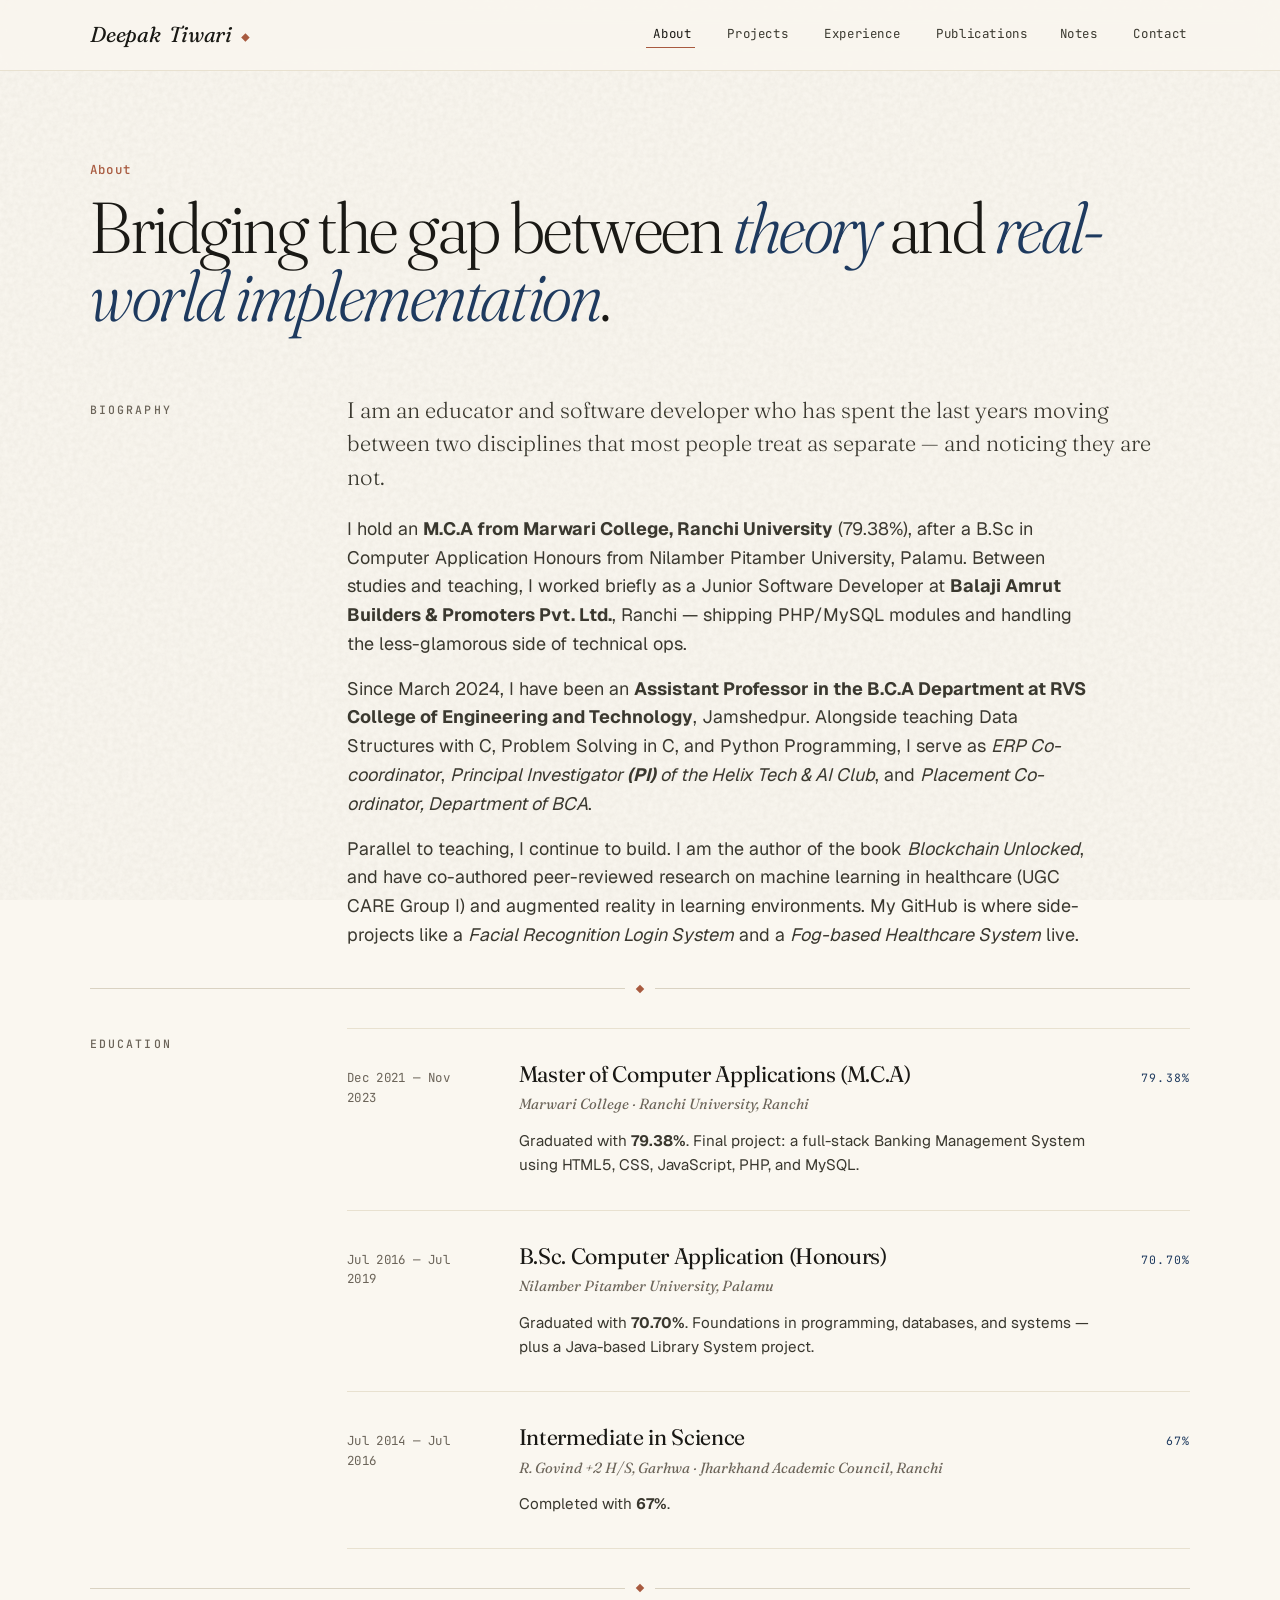
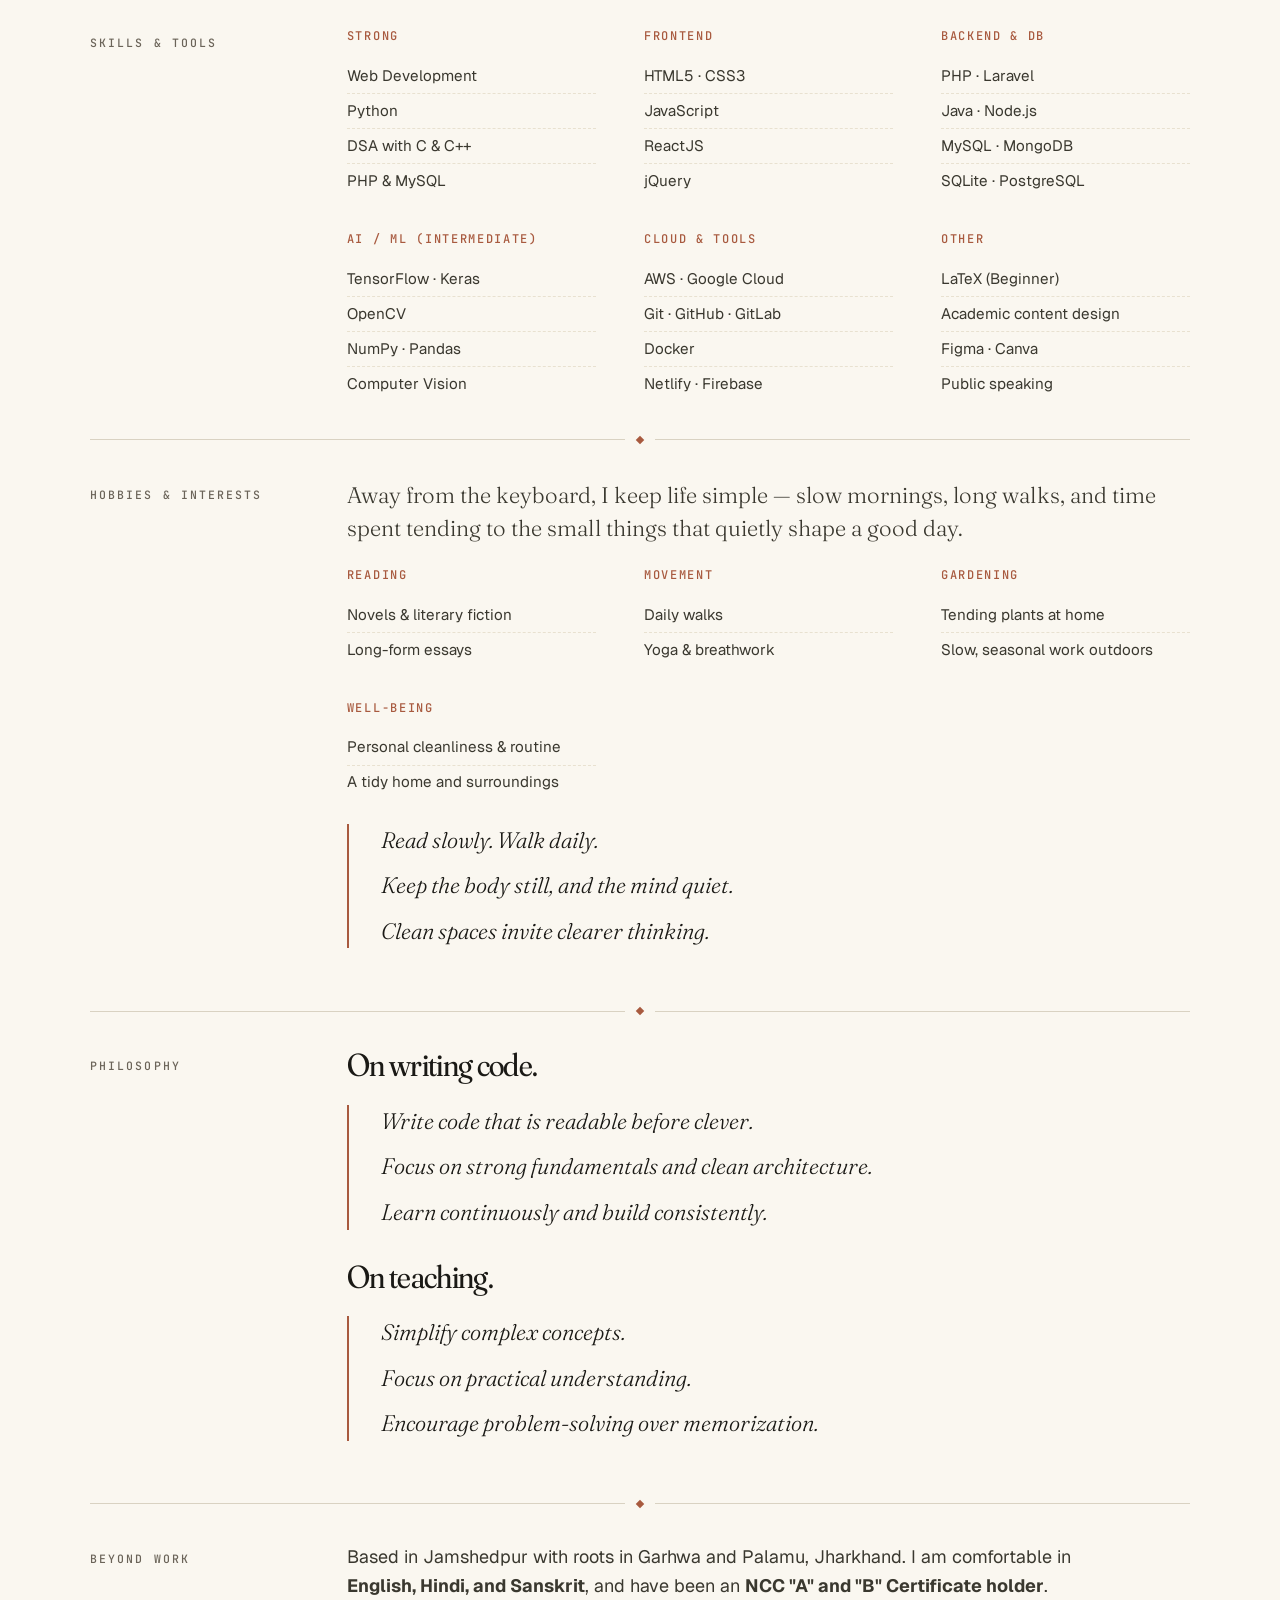
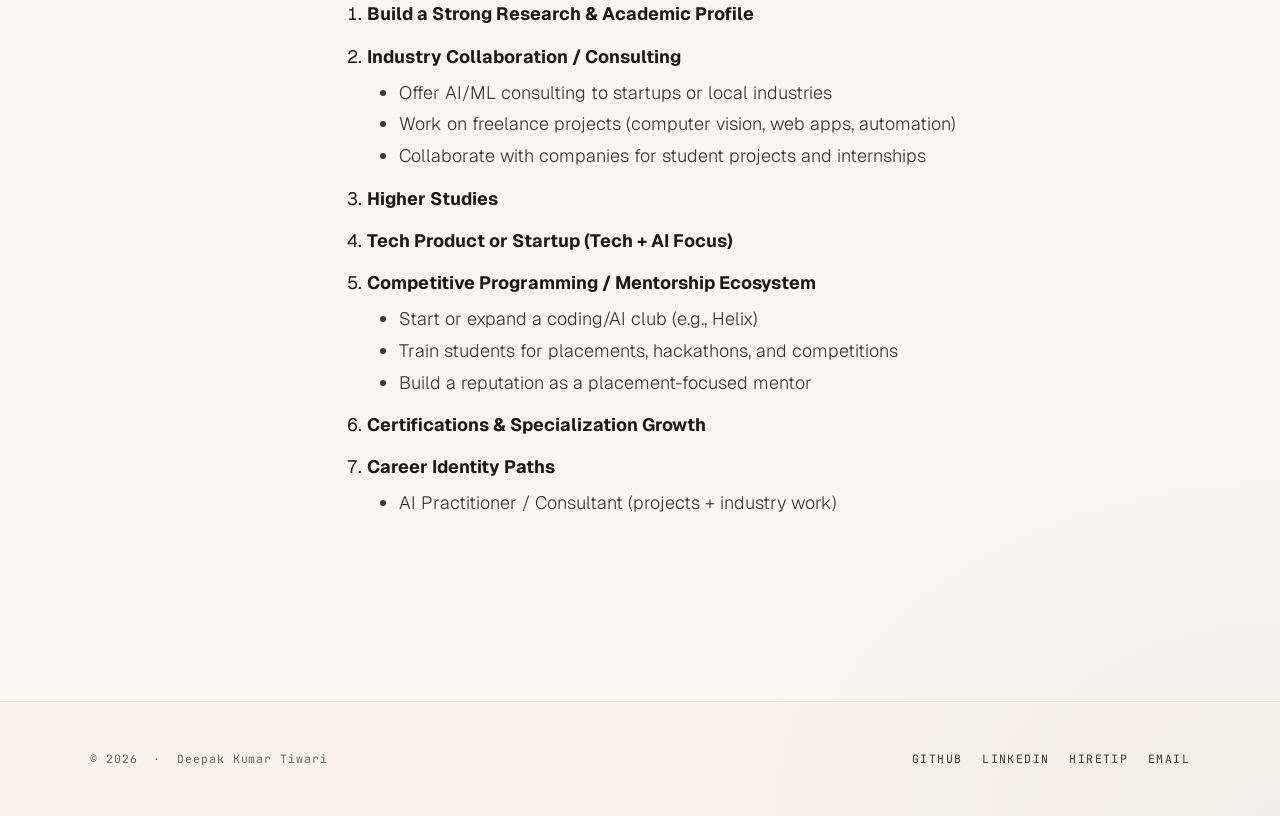
==== commit d1246ba8: "notes page linking in other page and adding of Advance Python Programming notes" ====
--- a/about.html
+++ b/about.html
@@ -77,6 +77,7 @@
         <li><a href="projects.html"><span class="num"></span>Projects</a></li>
         <li><a href="experience.html"><span class="num"></span>Experience</a></li>
         <li><a href="publications.html"><span class="num"></span>Publications</a></li>
+        <li><a href="notes.html" class="active">Notes</a></li>
         <li><a href="contact.html"><span class="num"></span>Contact</a></li>
       </ul>
     </div>
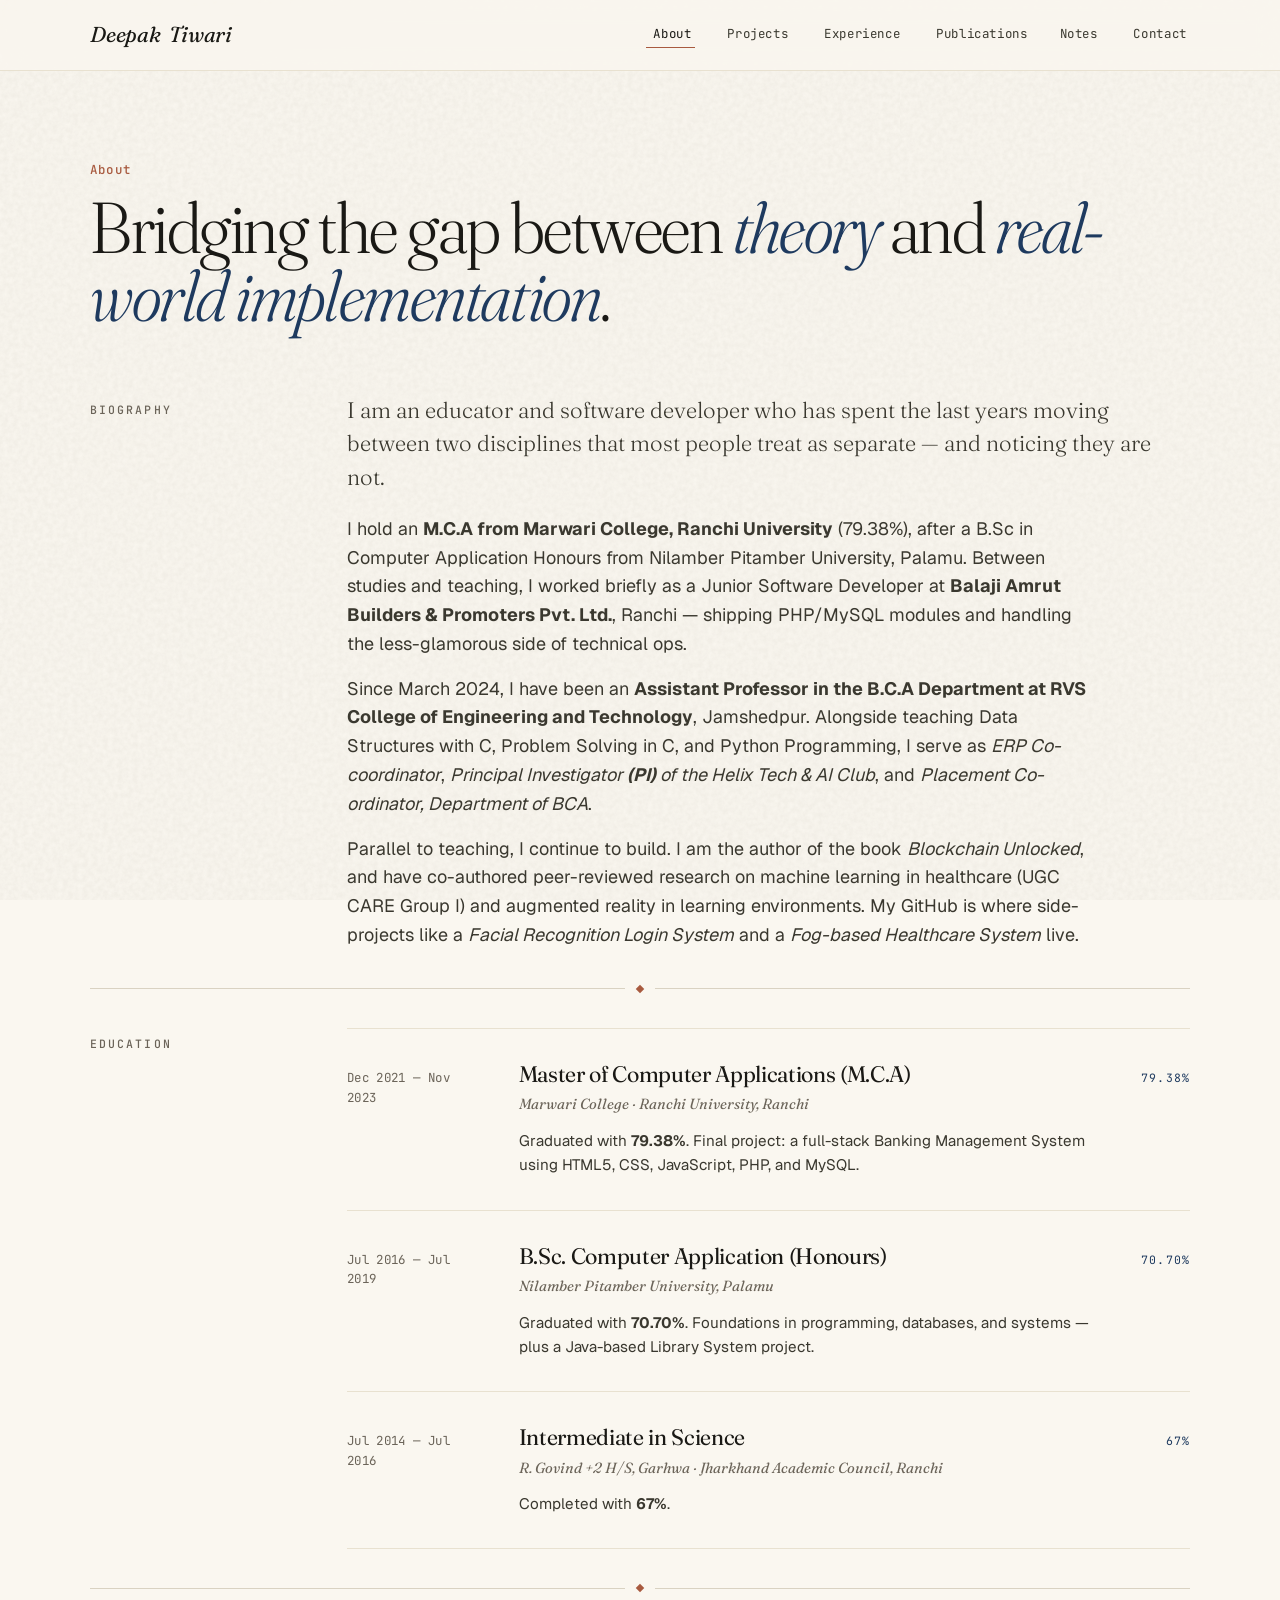
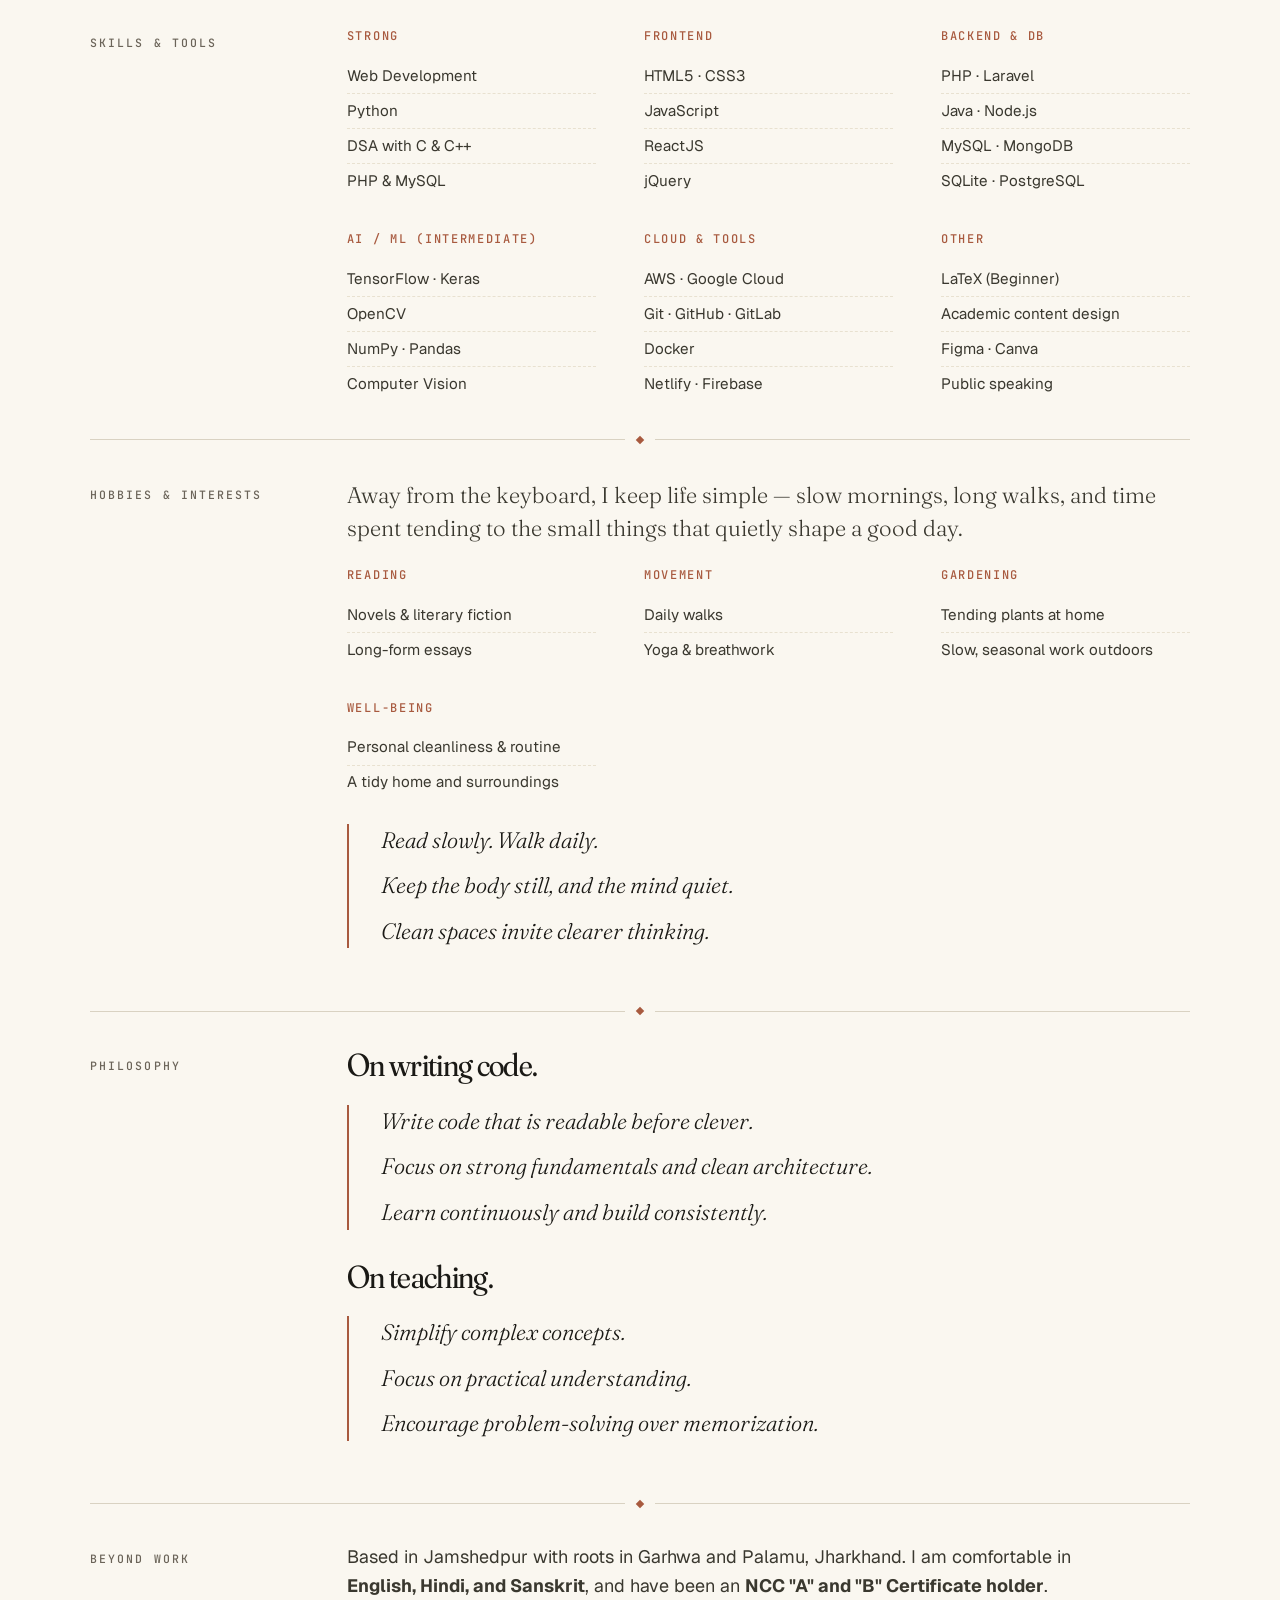
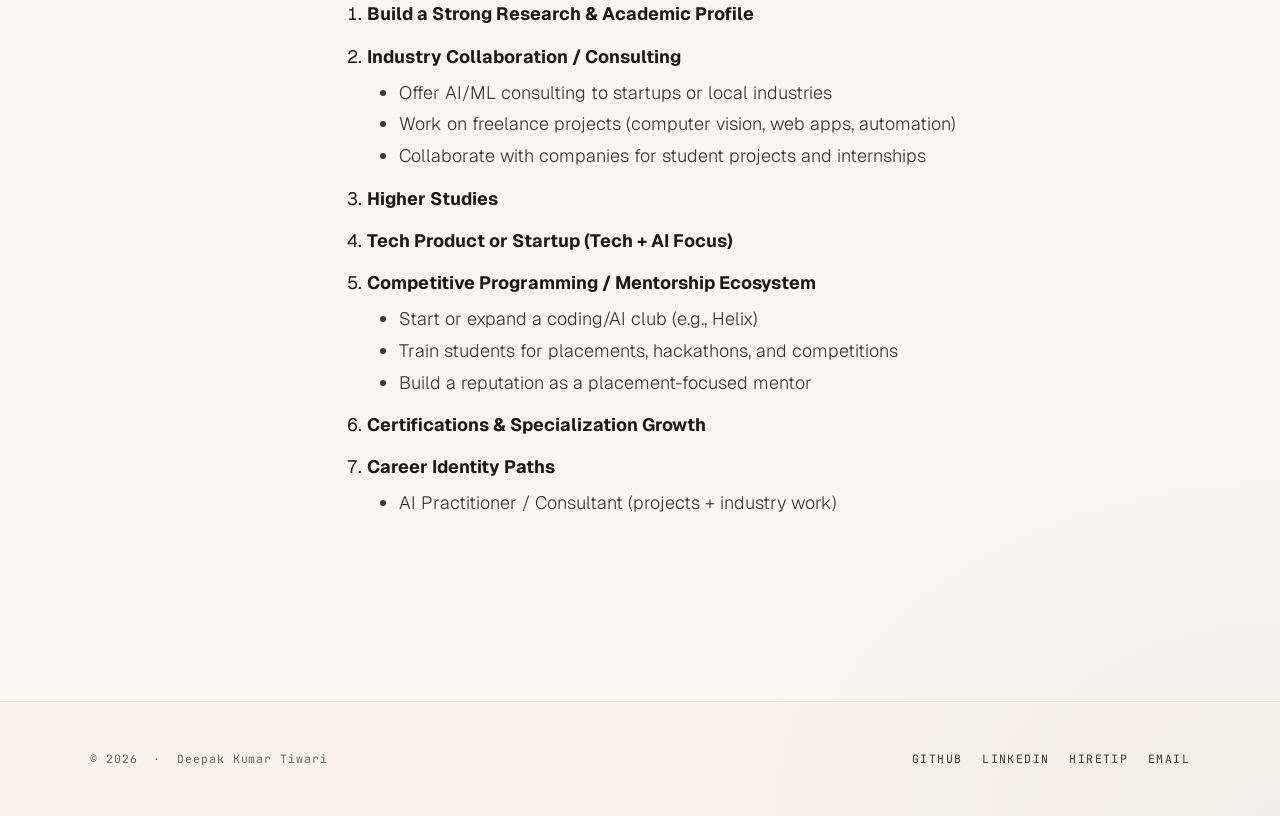
==== commit 8a552741: "Add Advanced Python and Operating System lab manuals; apply documentation corrections and improvemen" ====
--- a/about.html
+++ b/about.html
@@ -71,7 +71,7 @@
 
   <nav class="nav">
     <div class="container nav-inner">
-      <a href="index.html" class="logo">Deepak<span class="italic">&nbsp;Tiwari</span><span class="mark"></span></a>
+      <a href="index.html" class="logo">Deepak<span class="italic">&nbsp;Tiwari</span></a>
       <ul class="nav-links">
         <li><a href="about.html" aria-current="page"><span class="num"></span>About</a></li>
         <li><a href="projects.html"><span class="num"></span>Projects</a></li>
